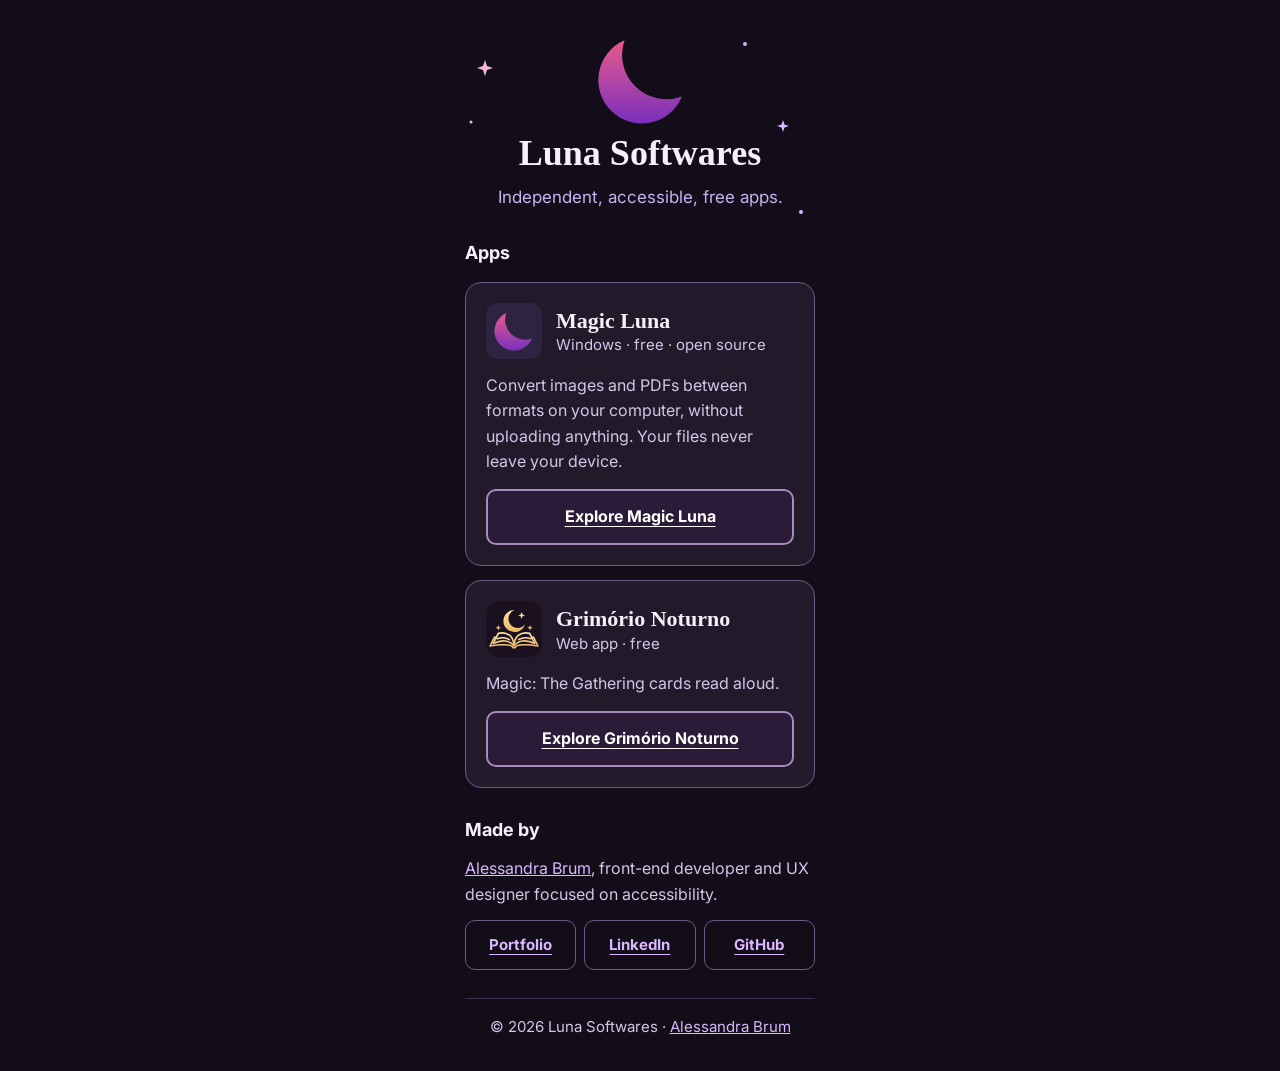
==== index.html @ de3d71dd "fix: new logo grimorio noturno" ====
<!doctype html>
<html lang="en">
<head>
  <meta charset="utf-8">
  <meta name="viewport" content="width=device-width, initial-scale=1">
  <title>Luna Softwares · links</title>
  <meta name="description" content="Independent, accessible, free apps.">
  <meta property="og:type" content="website">
  <meta property="og:locale" content="en_US">
  <meta property="og:title" content="Luna Softwares">
  <meta property="og:description" content="Independent, accessible, free apps.">
  <meta property="og:image" content="https://lunasoftwares.com/og-image.png">
  <meta property="og:image:type" content="image/png">
  <meta property="og:image:width" content="1200">
  <meta property="og:image:height" content="630">
  <meta property="og:image:alt" content="Pink and purple crescent moon above the name Luna Softwares">
  <meta name="twitter:card" content="summary_large_image">
  <link rel="icon" href="favicon.svg" type="image/svg+xml">
  <style>
    @import url("https://fonts.googleapis.com/css2?family=Inter:wght@400..700&display=swap");

    body {
      margin: 0;
      background: #120d18;
    }

    a {
      color: #d9b8ff;
    }

    a:hover {
      color: #f5f0fa;
    }

    :focus-visible {
      outline: 3px solid #ffd86b;
      outline-offset: 3px;
    }

    .linktree {
      width: 100%;
      max-width: 390px;
      margin-inline: auto;
      min-height: 980px;
      position: relative;
      box-sizing: border-box;
      padding: 40px 20px 32px;
      display: flex;
      flex-direction: column;
      gap: 28px;
      background: #120D18;
      color: #F5F0FA;
      font-family: 'Inter', 'Segoe UI', system-ui, sans-serif;
      font-size: 16px;
      line-height: 1.6;
      overflow: hidden;
    }

    .stars {
      position: absolute;
      top: 0;
      left: 0;
      pointer-events: none;
    }

    .profile {
      position: relative;
      display: flex;
      flex-direction: column;
      align-items: center;
      gap: 10px;
      text-align: center;
    }

    .title {
      margin: 0;
      font-family: 'Playfair Display', Georgia, 'Times New Roman', serif;
      font-weight: 700;
      font-size: 36px;
      line-height: 1.1;
    }

    .tagline {
      margin: 0;
      max-width: 30ch;
      color: #C9B3F0;
      font-size: 17px;
    }

    .apps {
      position: relative;
      display: flex;
      flex-direction: column;
      gap: 14px;
    }

    .section-title {
      margin: 0;
      font-size: 18px;
      font-weight: 700;
    }

    .app-card {
      padding: 20px;
      border-radius: 16px;
      background: #221A2B;
      border: 1px solid #6E5A86;
      display: flex;
      flex-direction: column;
      gap: 14px;
    }

    .app-heading {
      display: flex;
      align-items: center;
      gap: 14px;
    }

    .app-icon {
      width: 56px;
      height: 56px;
      flex: none;
    }

    .app-info {
      display: flex;
      flex-direction: column;
      line-height: 1.35;
    }

    .app-title {
      margin: 0;
      font-family: 'Playfair Display', Georgia, serif;
      font-weight: 700;
      font-size: 22px;
    }

    .app-meta {
      font-size: 15px;
      color: #D4C6E8;
    }

    .description {
      margin: 0;
      color: #D4C6E8;
    }

    .primary-link {
      min-height: 52px;
      display: flex;
      align-items: center;
      justify-content: center;
      gap: 8px;
      border-radius: 10px;
      background: #2b1a38;
      border: 2px solid #a68bbf;
      color: #FFFFFF;
      font-weight: 700;
      text-underline-offset: 4px;
    }

    .visually-hidden {
      position: absolute;
      width: 1px;
      height: 1px;
      overflow: hidden;
      clip: rect(0 0 0 0);
      white-space: nowrap;
    }

    .author {
      position: relative;
      display: flex;
      flex-direction: column;
      gap: 12px;
    }

    .social-links {
      list-style: none;
      margin: 0;
      padding: 0;
      display: grid;
      grid-template-columns: repeat(3, minmax(0, 1fr));
      gap: 8px;
    }

    .social-link {
      min-height: 48px;
      display: flex;
      align-items: center;
      justify-content: center;
      border-radius: 10px;
      border: 1px solid #6E5A86;
      font-weight: 700;
      font-size: 15px;
      text-underline-offset: 4px;
    }

    .primary-link,
    .social-link {
      box-shadow: 0 0 20px 2px rgb(232 90 140 / 0%);
    }

    @media (hover: hover) and (prefers-reduced-motion: no-preference) {
      .primary-link,
      .social-link {
        transition: background-color 180ms ease, border-color 180ms ease, box-shadow 180ms ease;
      }
    }

    @media (hover: hover) {
      .primary-link:hover,
      .social-link:hover {
        border-color: #e85a8c;
        box-shadow: 0 0 20px 2px rgb(232 90 140 / 32%);
      }

      .primary-link:hover {
        background-color: #35213f;
        color: #fff;
      }

      .social-link:hover {
        background-color: #332641;
        color: #f5f0fa;
      }
    }

    .footer {
      position: relative;
      margin-top: auto;
      padding-top: 16px;
      border-top: 1px solid #3A2D4A;
      font-size: 15px;
      color: #D4C6E8;
      text-align: center;
    }
  </style>
</head>
<body>
  <main class="linktree">
    <svg width="390" height="260" viewBox="0 0 390 260" fill="none" aria-hidden="true" class="stars">
      <path d="M40 60l2 6 6 2-6 2-2 6-2-6-6-2 6-2z" fill="#F5B8DA"></path>
      <path d="M338 120l1.5 4.5 4.5 1.5-4.5 1.5-1.5 4.5-1.5-4.5-4.5-1.5 4.5-1.5z" fill="#D9B8FF"></path>
      <circle cx="300" cy="44" r="2" fill="#C9B3F0"></circle>
      <circle cx="26" cy="122" r="1.5" fill="#F5B8DA"></circle>
      <circle cx="356" cy="212" r="2" fill="#D9B8FF"></circle>
    </svg>

    <header class="profile">
      <svg width="84" height="84" viewBox="9.5 11.4 43.2 43.2" aria-hidden="true">
        <defs><linearGradient id="lua-luna" x1="0" y1="0" x2="0" y2="1"><stop offset="0" stop-color="#E85A8C"></stop><stop offset="1" stop-color="#7A2FBE"></stop></linearGradient></defs>
        <path d="M23.13 11.51A22.33 22.33 0 1 0 52.66 40.47A22.9 22.9 0 0 1 23.13 11.51z" fill="url(#lua-luna)"></path>
      </svg>
      <h1 class="title">Luna Softwares</h1>
      <p class="tagline">Independent, accessible, free apps.</p>
    </header>

    <section aria-labelledby="t-apps" class="apps">
      <h2 id="t-apps" class="section-title">Apps</h2>

      <article class="app-card">
        <div class="app-heading">
          <img src="magic-luna.svg" alt="" class="app-icon">
          <div class="app-info">
            <h3 class="app-title">Magic Luna</h3>
            <span class="app-meta">Windows · free · open source</span>
          </div>
        </div>
        <p class="description">Convert images and PDFs between formats on your computer, without uploading anything. Your files never leave your device.</p>
        <a target="_blank" rel="noopener noreferrer" href="https://magicluna.alessandrabrum.com/" class="primary-link">Explore Magic Luna<span class="visually-hidden"> (opens in a new tab)</span></a>
      </article>

      <article class="app-card">
        <div class="app-heading">
          <img src="assets/grimorio-noturno.svg" alt="" class="app-icon">
          <div class="app-info">
            <h3 class="app-title" lang="pt-BR">Grimório Noturno</h3>
            <span class="app-meta">Web app · free</span>
          </div>
        </div>
        <p class="description">Magic: The Gathering cards read aloud.</p>
        <a target="_blank" rel="noopener noreferrer" href="https://grimorionoturno.lunasoftwares.com/" class="primary-link">Explore Grimório Noturno<span class="visually-hidden"> (opens in a new tab)</span></a>
      </article>
    </section>

    <section aria-labelledby="t-author" class="author">
      <h2 id="t-author" class="section-title">Made by</h2>
      <p class="description"><a target="_blank" rel="noopener noreferrer" href="https://links.alessandrabrum.com/">Alessandra Brum<span class="visually-hidden"> (opens in a new tab)</span></a>, front-end developer and UX designer focused on accessibility.</p>
      <ul class="social-links">
        <li><a target="_blank" rel="noopener noreferrer" href="https://alessandrabrum.com/" class="social-link">Portfolio<span class="visually-hidden"> (opens in a new tab)</span></a></li>
        <li><a target="_blank" rel="noopener noreferrer" href="https://linkedin.com/in/AlessandraBrum" class="social-link">LinkedIn<span class="visually-hidden"> (opens in a new tab)</span></a></li>
        <li><a target="_blank" rel="noopener noreferrer" href="https://github.com/AlessandraBrum" class="social-link">GitHub<span class="visually-hidden"> (opens in a new tab)</span></a></li>
      </ul>
    </section>

    <footer class="footer">© 2026 Luna Softwares · <a target="_blank" rel="noopener noreferrer" href="https://links.alessandrabrum.com/">Alessandra Brum<span class="visually-hidden"> (opens in a new tab)</span></a></footer>
  </main>
</body>
</html>
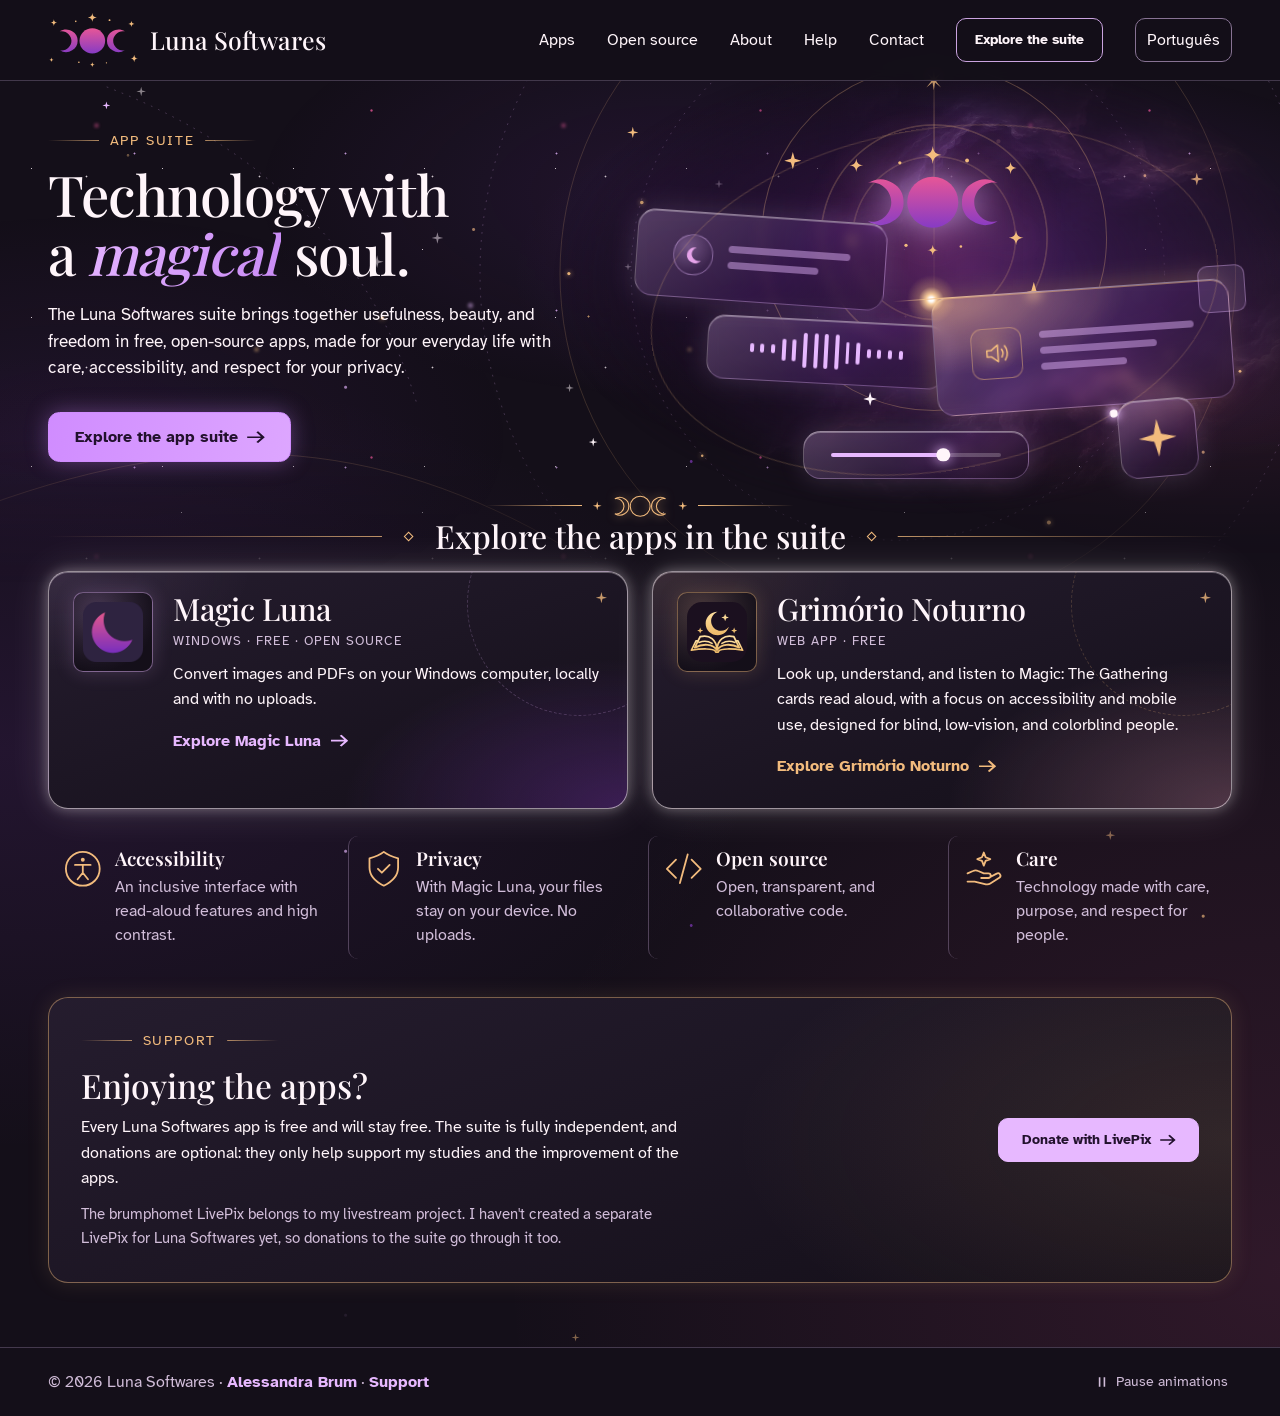
==== commit 7a9a7cae: "feat: redesign home with Witchy Tech hero, app cards, donation section and twinkling stars" ====
--- a/index.html
+++ b/index.html
@@ -3,298 +3,196 @@
 <head>
   <meta charset="utf-8">
   <meta name="viewport" content="width=device-width, initial-scale=1">
-  <title>Luna Softwares · links</title>
-  <meta name="description" content="Independent, accessible, free apps.">
+  <title>Luna Softwares</title>
+  <meta name="description" content="Free, open-source apps for converting files and exploring Magic cards.">
+  <link rel="canonical" href="https://www.lunasoftwares.com/">
   <meta property="og:type" content="website">
   <meta property="og:locale" content="en_US">
+  <meta property="og:url" content="https://www.lunasoftwares.com/">
   <meta property="og:title" content="Luna Softwares">
-  <meta property="og:description" content="Independent, accessible, free apps.">
-  <meta property="og:image" content="https://lunasoftwares.com/og-image.png">
+  <meta property="og:description" content="Free, accessible, open-source apps.">
+  <meta property="og:image" content="https://www.lunasoftwares.com/og-image.png?v=5">
   <meta property="og:image:type" content="image/png">
   <meta property="og:image:width" content="1200">
   <meta property="og:image:height" content="630">
-  <meta property="og:image:alt" content="Pink and purple crescent moon above the name Luna Softwares">
+  <meta property="og:image:alt" content="Pink and purple triple moon with gold stars above the Luna Softwares name.">
   <meta name="twitter:card" content="summary_large_image">
-  <link rel="icon" href="favicon.svg" type="image/svg+xml">
-  <style>
-    @import url("https://fonts.googleapis.com/css2?family=Inter:wght@400..700&display=swap");
-
-    body {
-      margin: 0;
-      background: #120d18;
-    }
-
-    a {
-      color: #d9b8ff;
-    }
-
-    a:hover {
-      color: #f5f0fa;
-    }
-
-    :focus-visible {
-      outline: 3px solid #ffd86b;
-      outline-offset: 3px;
-    }
-
-    .linktree {
-      width: 100%;
-      max-width: 390px;
-      margin-inline: auto;
-      min-height: 980px;
-      position: relative;
-      box-sizing: border-box;
-      padding: 40px 20px 32px;
-      display: flex;
-      flex-direction: column;
-      gap: 28px;
-      background: #120D18;
-      color: #F5F0FA;
-      font-family: 'Inter', 'Segoe UI', system-ui, sans-serif;
-      font-size: 16px;
-      line-height: 1.6;
-      overflow: hidden;
-    }
-
-    .stars {
-      position: absolute;
-      top: 0;
-      left: 0;
-      pointer-events: none;
-    }
-
-    .profile {
-      position: relative;
-      display: flex;
-      flex-direction: column;
-      align-items: center;
-      gap: 10px;
-      text-align: center;
-    }
-
-    .title {
-      margin: 0;
-      font-family: 'Playfair Display', Georgia, 'Times New Roman', serif;
-      font-weight: 700;
-      font-size: 36px;
-      line-height: 1.1;
-    }
-
-    .tagline {
-      margin: 0;
-      max-width: 30ch;
-      color: #C9B3F0;
-      font-size: 17px;
-    }
-
-    .apps {
-      position: relative;
-      display: flex;
-      flex-direction: column;
-      gap: 14px;
-    }
-
-    .section-title {
-      margin: 0;
-      font-size: 18px;
-      font-weight: 700;
-    }
-
-    .app-card {
-      padding: 20px;
-      border-radius: 16px;
-      background: #221A2B;
-      border: 1px solid #6E5A86;
-      display: flex;
-      flex-direction: column;
-      gap: 14px;
-    }
-
-    .app-heading {
-      display: flex;
-      align-items: center;
-      gap: 14px;
-    }
-
-    .app-icon {
-      width: 56px;
-      height: 56px;
-      flex: none;
-    }
-
-    .app-info {
-      display: flex;
-      flex-direction: column;
-      line-height: 1.35;
-    }
-
-    .app-title {
-      margin: 0;
-      font-family: 'Playfair Display', Georgia, serif;
-      font-weight: 700;
-      font-size: 22px;
-    }
-
-    .app-meta {
-      font-size: 15px;
-      color: #D4C6E8;
-    }
-
-    .description {
-      margin: 0;
-      color: #D4C6E8;
-    }
-
-    .primary-link {
-      min-height: 52px;
-      display: flex;
-      align-items: center;
-      justify-content: center;
-      gap: 8px;
-      border-radius: 10px;
-      background: #2b1a38;
-      border: 2px solid #a68bbf;
-      color: #FFFFFF;
-      font-weight: 700;
-      text-underline-offset: 4px;
-    }
-
-    .visually-hidden {
-      position: absolute;
-      width: 1px;
-      height: 1px;
-      overflow: hidden;
-      clip: rect(0 0 0 0);
-      white-space: nowrap;
-    }
-
-    .author {
-      position: relative;
-      display: flex;
-      flex-direction: column;
-      gap: 12px;
-    }
-
-    .social-links {
-      list-style: none;
-      margin: 0;
-      padding: 0;
-      display: grid;
-      grid-template-columns: repeat(3, minmax(0, 1fr));
-      gap: 8px;
-    }
-
-    .social-link {
-      min-height: 48px;
-      display: flex;
-      align-items: center;
-      justify-content: center;
-      border-radius: 10px;
-      border: 1px solid #6E5A86;
-      font-weight: 700;
-      font-size: 15px;
-      text-underline-offset: 4px;
-    }
-
-    .primary-link,
-    .social-link {
-      box-shadow: 0 0 20px 2px rgb(232 90 140 / 0%);
-    }
-
-    @media (hover: hover) and (prefers-reduced-motion: no-preference) {
-      .primary-link,
-      .social-link {
-        transition: background-color 180ms ease, border-color 180ms ease, box-shadow 180ms ease;
-      }
-    }
-
-    @media (hover: hover) {
-      .primary-link:hover,
-      .social-link:hover {
-        border-color: #e85a8c;
-        box-shadow: 0 0 20px 2px rgb(232 90 140 / 32%);
-      }
-
-      .primary-link:hover {
-        background-color: #35213f;
-        color: #fff;
-      }
-
-      .social-link:hover {
-        background-color: #332641;
-        color: #f5f0fa;
-      }
-    }
-
-    .footer {
-      position: relative;
-      margin-top: auto;
-      padding-top: 16px;
-      border-top: 1px solid #3A2D4A;
-      font-size: 15px;
-      color: #D4C6E8;
-      text-align: center;
-    }
-  </style>
+  <meta name="twitter:image" content="https://www.lunasoftwares.com/og-image.png?v=5">
+  <meta name="twitter:image:alt" content="Pink and purple triple moon with gold stars above the Luna Softwares name.">
+  <meta name="theme-color" content="#140F19">
+  <link rel="icon" href="favicon.svg?v=7" type="image/svg+xml">
+  <link rel="stylesheet" href="design-system.css">
+  <link rel="stylesheet" href="styles.css">
+  <script src="script.js" defer></script>
 </head>
 <body>
-  <main class="linktree">
-    <svg width="390" height="260" viewBox="0 0 390 260" fill="none" aria-hidden="true" class="stars">
-      <path d="M40 60l2 6 6 2-6 2-2 6-2-6-6-2 6-2z" fill="#F5B8DA"></path>
-      <path d="M338 120l1.5 4.5 4.5 1.5-4.5 1.5-1.5 4.5-1.5-4.5-4.5-1.5 4.5-1.5z" fill="#D9B8FF"></path>
-      <circle cx="300" cy="44" r="2" fill="#C9B3F0"></circle>
-      <circle cx="26" cy="122" r="1.5" fill="#F5B8DA"></circle>
-      <circle cx="356" cy="212" r="2" fill="#D9B8FF"></circle>
-    </svg>
+  <span id="nova-janela" data-pt="Abre em uma nova janela." hidden>Opens in a new window.</span>
+  <a class="skip-link" href="#conteudo"><span data-pt="Pular para o conteúdo">Skip to content</span></a>
 
-    <header class="profile">
-      <svg width="84" height="84" viewBox="9.5 11.4 43.2 43.2" aria-hidden="true">
-        <defs><linearGradient id="lua-luna" x1="0" y1="0" x2="0" y2="1"><stop offset="0" stop-color="#E85A8C"></stop><stop offset="1" stop-color="#7A2FBE"></stop></linearGradient></defs>
-        <path d="M23.13 11.51A22.33 22.33 0 1 0 52.66 40.47A22.9 22.9 0 0 1 23.13 11.51z" fill="url(#lua-luna)"></path>
-      </svg>
-      <h1 class="title">Luna Softwares</h1>
-      <p class="tagline">Independent, accessible, free apps.</p>
-    </header>
+  <header class="site-header" id="topo" tabindex="-1">
+    <div class="container header-inner">
+      <a target="_blank" rel="noopener noreferrer" aria-describedby="nova-janela" class="brand" href="https://www.lunasoftwares.com/">
+        <img src="assets/triluna.svg" width="104" height="68" alt="">
+        <span>Luna Softwares</span>
+      </a>
+      <button class="menu-toggle" type="button" aria-controls="menu-movel" aria-expanded="false" aria-haspopup="dialog" aria-label="Open menu" data-pt-label="Abrir menu">
+        <span class="menu-toggle__icon" aria-hidden="true"><span></span><span></span><span></span></span>
+      </button>
+      <nav id="nav-principal" class="nav-principal" aria-label="Main navigation" data-pt-label="Navegação principal">
+        <a href="#aplicativos"><span data-pt="Aplicativos">Apps</span></a>
+        <a target="_blank" rel="noopener noreferrer" aria-describedby="nova-janela" href="https://github.com/AlessandraBrum/magic-luna-image-converter">Open source</a>
+        <a href="sobre/"><span data-pt="Sobre">About</span></a>
+        <a href="ajuda/"><span data-pt="Ajuda">Help</span></a>
+        <a href="contato/"><span data-pt="Contato">Contact</span></a>
+        <a class="button button-outline" href="#aplicativos"><span data-pt="Conhecer a suíte">Explore the suite</span></a>
+        <button class="language-toggle" type="button" lang="pt-BR" hidden>Português</button>
+      </nav>
+    </div>
+  </header>
 
-    <section aria-labelledby="t-apps" class="apps">
-      <h2 id="t-apps" class="section-title">Apps</h2>
+  <dialog class="menu-drawer" id="menu-movel" aria-labelledby="menu-movel-titulo">
+    <div class="menu-drawer__header">
+      <h2 id="menu-movel-titulo">Menu</h2>
+      <button class="menu-drawer__close" type="button" aria-label="Close menu" data-pt-label="Fechar menu" autofocus>
+        <svg viewBox="0 0 24 24" aria-hidden="true"><path d="m6 6 12 12M18 6 6 18"/></svg>
+      </button>
+    </div>
+  </dialog>
 
-      <article class="app-card">
-        <div class="app-heading">
-          <img src="magic-luna.svg" alt="" class="app-icon">
-          <div class="app-info">
-            <h3 class="app-title">Magic Luna</h3>
-            <span class="app-meta">Windows · free · open source</span>
+  <main id="conteudo" tabindex="-1">
+    <section class="hero" aria-labelledby="titulo">
+      <div class="hero-sky" aria-hidden="true">
+        <svg class="hero-arcs" viewBox="0 0 1440 640" preserveAspectRatio="xMidYMid slice">
+          <circle class="arc arc--dash" cx="1010" cy="250" r="300"/>
+          <circle class="arc" cx="1010" cy="250" r="380"/>
+          <circle class="arc arc--dash" cx="1010" cy="250" r="470"/>
+          <path class="arc" d="M-40 520C220 420 420 430 640 560"/>
+          <path class="arc arc--dash" d="M120 40C300 110 420 230 470 400"/>
+          <g class="arc-dots">
+            <circle cx="722" cy="170" r="2"/><circle cx="1288" cy="140" r="1.6"/><circle cx="1180" cy="530" r="2.2"/>
+            <circle cx="790" cy="455" r="1.4"/><circle cx="640" cy="250" r="1.8"/><circle cx="1395" cy="360" r="1.6"/>
+            <circle cx="284" cy="456" r="1.5"/><circle cx="430" cy="300" r="1.7"/><circle cx="1110" cy="-40" r="1.6"/>
+          </g>
+        </svg>
+        <span class="shooting-star"></span>
+        <span class="shooting-star shooting-star--2"></span>
+        <span class="sky-spark sky-spark--1"></span>
+        <span class="sky-spark sky-spark--2"></span>
+        <span class="sky-spark sky-spark--3"></span>
+        <span class="sky-spark sky-spark--4"></span>
+      </div>
+      <div class="container hero-layout">
+        <div class="hero-copy">
+          <p class="eyebrow"><span data-pt="Suíte de aplicativos">App suite</span></p>
+          <h1 id="titulo">
+            <span class="hero-title-en">Technology with a <em>magical</em> soul.</span>
+            <span class="hero-title-pt">Tecnologia com alma <em>mágica.</em></span>
+          </h1>
+          <p class="hero-summary" data-pt="A suíte Luna Softwares une utilidade, beleza e liberdade em aplicativos gratuitos e open source, criados para o seu dia a dia com cuidado, acessibilidade e respeito à sua privacidade.">The Luna Softwares suite brings together usefulness, beauty, and freedom in free, open-source apps, made for your everyday life with care, accessibility, and respect for your privacy.</p>
+          <div class="actions">
+            <a class="button button-primary button-arrow" href="#aplicativos"><span data-pt="Conheça a suíte de aplicativos">Explore the app suite</span></a>
           </div>
         </div>
-        <p class="description">Convert images and PDFs between formats on your computer, without uploading anything. Your files never leave your device.</p>
-        <a target="_blank" rel="noopener noreferrer" href="https://magicluna.alessandrabrum.com/" class="primary-link">Explore Magic Luna<span class="visually-hidden"> (opens in a new tab)</span></a>
-      </article>
 
-      <article class="app-card">
-        <div class="app-heading">
-          <img src="assets/grimorio-noturno.svg" alt="" class="app-icon">
-          <div class="app-info">
-            <h3 class="app-title" lang="pt-BR">Grimório Noturno</h3>
-            <span class="app-meta">Web app · free</span>
+        <div class="hero-art" aria-hidden="true">
+          <div class="hero-astrolabe">
+            <span class="hero-astrolabe__spark"></span>
+            <span class="hero-satellite hero-satellite--1"></span>
+            <span class="hero-satellite hero-satellite--2"></span>
+            <span class="hero-satellite hero-satellite--3"></span>
+            <img src="assets/triluna.svg" width="104" height="68" alt="">
           </div>
+          <div class="hero-tile hero-tile--magic">
+            <span class="hero-tile__icon hero-tile__icon--moon"><svg viewBox="0 0 48 48"><path d="M30 8a16 16 0 1 0 10 26A13 13 0 0 1 30 8Z"/></svg></span>
+            <div class="hero-tile__lines"><span></span><span></span></div>
+          </div>
+          <div class="hero-tile hero-tile--grimorio">
+            <span class="hero-tile__icon hero-tile__icon--voice"><svg viewBox="0 0 48 48"><path d="M9 19h7l10-8v26l-10-8H9Z"/><path d="M32 18c2.5 3.5 2.5 8.5 0 12M37 13c5 6.5 5 15.5 0 22"/></svg></span>
+            <div class="hero-tile__lines"><span></span><span></span><span></span></div>
+            <span class="hero-tile__corner"></span>
+          </div>
+          <div class="hero-player">
+            <div class="hero-player__wave"><span></span><span></span><span></span><span></span><span></span><span></span><span></span><span></span><span></span><span></span><span></span><span></span><span></span><span></span><span></span></div>
+          </div>
+          <div class="hero-slider"><span></span></div>
+          <div class="hero-spark-card"><span></span></div>
+          <div class="hero-orbit"><span class="hero-orbit__satellite"></span></div>
         </div>
-        <p class="description">Magic: The Gathering cards read aloud.</p>
-        <a target="_blank" rel="noopener noreferrer" href="https://grimorionoturno.lunasoftwares.com/" class="primary-link">Explore Grimório Noturno<span class="visually-hidden"> (opens in a new tab)</span></a>
-      </article>
+      </div>
     </section>
 
-    <section aria-labelledby="t-author" class="author">
-      <h2 id="t-author" class="section-title">Made by</h2>
-      <p class="description"><a target="_blank" rel="noopener noreferrer" href="https://links.alessandrabrum.com/">Alessandra Brum<span class="visually-hidden"> (opens in a new tab)</span></a>, front-end developer and UX designer focused on accessibility.</p>
-      <ul class="social-links">
-        <li><a target="_blank" rel="noopener noreferrer" href="https://alessandrabrum.com/" class="social-link">Portfolio<span class="visually-hidden"> (opens in a new tab)</span></a></li>
-        <li><a target="_blank" rel="noopener noreferrer" href="https://linkedin.com/in/AlessandraBrum" class="social-link">LinkedIn<span class="visually-hidden"> (opens in a new tab)</span></a></li>
-        <li><a target="_blank" rel="noopener noreferrer" href="https://github.com/AlessandraBrum" class="social-link">GitHub<span class="visually-hidden"> (opens in a new tab)</span></a></li>
-      </ul>
+    <section class="container catalog" id="aplicativos" aria-labelledby="titulo-apps" tabindex="-1">
+      <div class="catalog-ornament" aria-hidden="true"><span class="sparkle"></span><svg class="ornament-moons" viewBox="54 60 203 84"><g><path d="M61 74C74 66 86 67 97 74C108 80 113 90 113 102C113 114 108 124 97 130C86 137 74 138 61 130C79 134 95 119 95 102C95 85 79 70 61 74Z"/><circle cx="155.5" cy="102" r="37.25"/><path d="M61 74C74 66 86 67 97 74C108 80 113 90 113 102C113 114 108 124 97 130C86 137 74 138 61 130C79 134 95 119 95 102C95 85 79 70 61 74Z" transform="translate(311 0) scale(-1 1)"/></g></svg><span class="sparkle"></span></div>
+      <h2 class="section-heading" id="titulo-apps"><span data-pt="Conheça os aplicativos da suíte">Explore the apps in the suite</span></h2>
+      <div class="app-grid">
+        <article class="app-card magic-card">
+          <div class="app-icon"><img src="assets/magic-luna.ico" alt="" width="64" height="64"></div>
+          <div>
+            <h3>Magic Luna</h3>
+            <p class="app-meta"><span data-pt="Windows · gratuito · open source">Windows · free · open source</span></p>
+            <p class="app-description"><span data-pt="Converta imagens e PDFs no seu computador com Windows, de forma local e sem upload.">Convert images and PDFs on your Windows computer, locally and with no uploads.</span></p>
+            <a target="_blank" rel="noopener noreferrer" aria-describedby="nova-janela" class="app-link link-arrow" href="https://magicluna.alessandrabrum.com/" data-pt-href="https://magicluna.alessandrabrum.com/pt/"><span data-pt="Explorar Magic Luna">Explore Magic Luna</span></a>
+          </div>
+        </article>
+        <article class="app-card grimoire-card">
+          <div class="app-icon"><img src="assets/grimorio-noturno.svg" alt="" width="70" height="70"></div>
+          <div>
+            <h3>Grimório Noturno</h3>
+            <p class="app-meta"><span data-pt="Web app · gratuito">Web app · free</span></p>
+            <p class="app-description"><span data-pt="Consulte, entenda e ouça em voz alta cartas de Magic: The Gathering, com foco em acessibilidade e uso no celular, pensado para pessoas cegas, com baixa visão e daltonismo.">Look up, understand, and listen to Magic: The Gathering cards read aloud, with a focus on accessibility and mobile use, designed for blind, low-vision, and colorblind people.</span></p>
+            <a target="_blank" rel="noopener noreferrer" aria-describedby="nova-janela" class="app-link link-arrow" href="https://grimorionoturno.lunasoftwares.com/"><span data-pt="Explorar Grimório Noturno">Explore Grimório Noturno</span></a>
+          </div>
+        </article>
+      </div>
     </section>
 
-    <footer class="footer">© 2026 Luna Softwares · <a target="_blank" rel="noopener noreferrer" href="https://links.alessandrabrum.com/">Alessandra Brum<span class="visually-hidden"> (opens in a new tab)</span></a></footer>
+    <ul class="container principles" aria-label="Suite principles" data-pt-label="Princípios da suíte">
+      <li>
+        <svg viewBox="0 0 32 32" aria-hidden="true"><circle cx="16" cy="16" r="13"/><circle cx="16" cy="9" r="1.5" fill="currentColor" stroke="none"/><path d="M10 13h12m-6 0v6m0 0-4 5m4-5 4 5"/></svg>
+        <div><h3><span data-pt="Acessibilidade">Accessibility</span></h3><p><span data-pt="Interface inclusiva, com leitura em voz alta e alto contraste.">An inclusive interface with read-aloud features and high contrast.</span></p></div>
+      </li>
+      <li>
+        <svg viewBox="0 0 32 32" aria-hidden="true"><path d="M16 3c3.8 3 7.3 4 11 5v7c0 6-3.8 10.5-11 14C8.8 25.5 5 21 5 15V8c3.7-1 7.2-2 11-5Z"/><path d="m11.5 16 3 3 6-6"/></svg>
+        <div><h3><span data-pt="Privacidade">Privacy</span></h3><p><span data-pt="Na Magic Luna, seus arquivos ficam no seu dispositivo, sem upload.">With Magic Luna, your files stay on your device. No uploads.</span></p></div>
+      </li>
+      <li>
+        <svg viewBox="0 0 32 32" aria-hidden="true"><path d="m10 9-7 7 7 7m12-14 7 7-7 7M19 5l-6 22"/></svg>
+        <div><h3>Open source</h3><p><span data-pt="Código aberto, transparente e colaborativo.">Open, transparent, and collaborative code.</span></p></div>
+      </li>
+      <li>
+        <svg viewBox="0 0 32 32" aria-hidden="true"><path d="M16 3.5l1.4 3.6 3.6 1.4-3.6 1.4L16 13.5l-1.4-3.6-3.6-1.4 3.6-1.4Z"/><path d="M3.5 19.5l4.2-1.8c1.3-.6 2.7-.6 4 0l4.3 1.8h3.5a1.8 1.8 0 0 1 0 3.6H14m5.5 0 6.4-3.4a1.9 1.9 0 0 1 2.3 3L21 27.3c-1 .7-2.2.9-3.4.6L9 25.8H3.5"/></svg>
+        <div><h3><span data-pt="Cuidado">Care</span></h3><p><span data-pt="Tecnologia feita com atenção, propósito e respeito às pessoas.">Technology made with care, purpose, and respect for people.</span></p></div>
+      </li>
+    </ul>
+
+    <section class="container apoio" id="apoie" aria-labelledby="titulo-apoio" tabindex="-1">
+      <div class="apoio-card">
+        <div class="apoio-texto">
+          <p class="eyebrow"><span data-pt="Apoie">Support</span></p>
+          <h2 id="titulo-apoio"><span data-pt="Gostou dos aplicativos?">Enjoying the apps?</span></h2>
+          <p><span data-pt="Todos os aplicativos da Luna Softwares são e continuarão gratuitos. A suíte é totalmente independente, e as doações são opcionais: servem apenas para incentivar meus estudos e a melhoria dos aplicativos.">Every Luna Softwares app is free and will stay free. The suite is fully independent, and donations are optional: they only help support my studies and the improvement of the apps.</span></p>
+          <p class="apoio-nota"><span data-pt="O LivePix brumphomet é do meu projeto de lives. Ainda não criei um LivePix próprio da Luna Softwares, então as doações para a suíte também passam por ele.">The brumphomet LivePix belongs to my livestream project. I haven't created a separate LivePix for Luna Softwares yet, so donations to the suite go through it too.</span></p>
+        </div>
+        <a class="button button-primary button-arrow" target="_blank" rel="noopener noreferrer" aria-describedby="nova-janela" href="https://livepix.gg/brumphomet"><span data-pt="Fazer uma doação pelo LivePix">Donate with LivePix</span></a>
+      </div>
+    </section>
+
   </main>
+
+  <footer class="site-footer">
+    <div class="container footer-inner">
+      <p>© 2026 Luna Softwares · <a target="_blank" rel="noopener noreferrer" aria-describedby="nova-janela" href="https://links.alessandrabrum.com/">Alessandra Brum</a> · <a class="footer-apoio" href="#apoie"><span data-pt="Apoie">Support</span></a></p>
+      <div class="motion-controls">
+        <button class="motion-toggle" type="button" aria-pressed="false" hidden>
+          <svg viewBox="0 0 20 20" aria-hidden="true"><path d="M7 4v12m6-12v12"/></svg>
+          <span data-pt="Pausar animações">Pause animations</span>
+        </button>
+        <p class="motion-system" hidden><span data-pt="Movimento reduzido pelo sistema">Reduced motion follows your system settings</span></p>
+      </div>
+    </div>
+  </footer>
+  <button class="back-to-top" type="button" aria-label="Back to top" data-pt-label="Voltar ao topo">
+    <svg viewBox="0 0 24 24" aria-hidden="true"><path d="M12 20V5m-6 6 6-6 6 6"/></svg>
+  </button>
 </body>
 </html>
--- a/design-system.css
+++ b/design-system.css
@@ -0,0 +1,170 @@
+@font-face {
+  font-family: "Playfair Display";
+  src: url("assets/fonts/playfair-display-latin-wght.woff2") format("woff2");
+  font-weight: 400 900;
+  font-display: swap;
+}
+@font-face {
+  font-family: "Atkinson Hyperlegible";
+  src: url("assets/fonts/atkinson-hyperlegible-latin-400-normal.woff2") format("woff2");
+  font-weight: 400;
+  font-display: swap;
+}
+@font-face {
+  font-family: "Atkinson Hyperlegible";
+  src: url("assets/fonts/atkinson-hyperlegible-latin-700-normal.woff2") format("woff2");
+  font-weight: 700;
+  font-display: swap;
+}
+
+:root {
+  --luna-bg: #140F19;
+  --luna-surface: #211929;
+  --luna-raised: #2C2237;
+  --luna-text: #FFF5FA;
+  --luna-muted: #D1BDD9;
+  --luna-border: #877293;
+  --luna-pink: #E75697;
+  --luna-violet: #873BC4;
+  --luna-gold: #F2BB7D;
+  --luna-action: #E7B8FF;
+  --luna-ink: #22112D;
+  --luna-success: #A8E5BF;
+  --luna-error: #FFADBF;
+  --luna-info: #BBCEFF;
+  --luna-warning: #F2BB7D;
+  --luna-display: "Playfair Display", Georgia, serif;
+  --luna-body: "Atkinson Hyperlegible", system-ui, sans-serif;
+  --luna-gradient: linear-gradient(180deg, var(--luna-pink), var(--luna-violet));
+  --luna-radius-control: 10px;
+  --luna-radius-card: 20px;
+  --luna-space-1: 4px;
+  --luna-space-2: 8px;
+  --luna-space-3: 12px;
+  --luna-space-4: 16px;
+  --luna-space-5: 24px;
+  --luna-space-6: 32px;
+  --luna-space-7: 48px;
+  color-scheme: dark;
+  --color-page: var(--luna-bg);
+  --color-section: var(--luna-surface);
+  --color-panel: var(--luna-surface);
+  --color-text: var(--luna-text);
+  --color-muted: var(--luna-muted);
+  --color-lavender: var(--luna-action);
+  --color-pink: var(--luna-action);
+  --color-link: var(--luna-action);
+  --color-border: var(--luna-border);
+  --color-border-strong: var(--luna-border);
+  --color-button: var(--luna-raised);
+  --color-button-hover: var(--luna-surface);
+  --color-button-border: var(--luna-border);
+  --color-focus: var(--luna-gold);
+  --color-moon-pink: var(--luna-pink);
+  --color-moon-purple: var(--luna-violet);
+  --color-gold: var(--luna-gold);
+  --font-display: var(--luna-display);
+  --font-body: var(--luna-body);
+  --radius-control: var(--luna-radius-control);
+  --radius-panel: var(--luna-radius-card);
+  --color-link-hover: color-mix(in srgb, var(--luna-pink) 65%, var(--luna-text));
+  --page-width: 72rem;
+  --page-gutter: clamp(1.25rem, 4vw, 3rem);
+  --space-section: clamp(3rem, 7vw, 6rem);
+  --motion-ui: 180ms ease;
+  --glow-button: 0 0 20px 2px color-mix(in srgb, var(--luna-pink) 32%, transparent);
+}
+
+*, *::before, *::after { box-sizing: border-box; }
+[hidden] { display: none !important; }
+body {
+  margin: 0;
+  background: var(--color-page);
+  color: var(--color-text);
+  font: 1rem/1.5 var(--font-body);
+}
+h1, h2, h3 {
+  margin: 0;
+  font-family: var(--font-display);
+  line-height: 1.1;
+}
+h2 { font-size: 2rem; line-height: 1.1875; }
+h3 { font-size: clamp(1.5rem, 3vw, 2rem); }
+p, figure { margin: 0; }
+img { display: block; max-width: 100%; }
+a { color: var(--color-link); text-underline-offset: .22em; }
+:focus-visible { outline: 3px solid var(--color-focus); outline-offset: 4px; }
+
+.container {
+  width: min(var(--page-width), 100% - var(--page-gutter) * 2);
+  margin-inline: auto;
+}
+
+.panel {
+  border: 1px solid var(--color-border-strong);
+  border-radius: var(--radius-panel);
+  background: var(--color-panel);
+}
+
+.button {
+  display: inline-flex;
+  align-items: center;
+  justify-content: center;
+  min-height: 2.75rem;
+  padding: .55rem 1.1rem;
+  border: 1px solid var(--color-button-border);
+  border-radius: var(--radius-control);
+  background: var(--color-button);
+  color: var(--color-text);
+  font: 600 .875rem/1.25rem var(--font-body);
+  text-align: center;
+  text-decoration: none;
+  cursor: pointer;
+}
+
+.button-primary {
+  min-height: 3.125rem;
+  padding-inline: 1.4rem;
+  background: var(--luna-action);
+  border-color: var(--luna-action);
+  color: var(--luna-ink);
+}
+
+@media (hover: hover) {
+  .button:hover {
+    background: var(--color-button-hover);
+    border-color: var(--color-moon-pink);
+    box-shadow: var(--glow-button);
+  }
+
+  .button-primary:hover {
+    background: color-mix(in srgb, var(--luna-action) 85%, var(--luna-text));
+    border-color: var(--luna-action);
+  }
+}
+
+@media (prefers-reduced-motion: no-preference) {
+  html:not([data-motion="reduced"]) { scroll-behavior: smooth; }
+
+  html:not([data-motion="reduced"]) .button {
+    transition: background-color var(--motion-ui), border-color var(--motion-ui), box-shadow var(--motion-ui);
+  }
+}
+
+html[data-motion="reduced"],
+html[data-motion="reduced"] *,
+html[data-motion="reduced"] *::before,
+html[data-motion="reduced"] *::after,
+html[data-motion="reduced"] *::backdrop {
+  animation: none !important;
+  transition: none !important;
+  scroll-behavior: auto !important;
+}
+
+@media (prefers-reduced-motion: reduce) {
+  html, *, *::before, *::after, *::backdrop {
+    animation: none !important;
+    transition: none !important;
+    scroll-behavior: auto !important;
+  }
+}
--- a/styles.css
+++ b/styles.css
@@ -0,0 +1,1180 @@
+:root { --page-width: 76rem; }
+
+.skip-link {
+  position: fixed;
+  z-index: 5;
+  inset: .75rem auto auto .75rem;
+  padding: .6rem 1rem;
+  background: var(--color-page);
+}
+.skip-link:not(:focus) { transform: translateY(-200%); }
+.header-inner { flex-wrap: wrap; }
+.site-header { background: var(--luna-bg); border-bottom: 1px solid color-mix(in srgb, var(--luna-border) 42%, transparent); }
+.header-inner, .footer-inner {
+  min-height: 4.25rem;
+  display: flex;
+  align-items: center;
+  justify-content: space-between;
+  gap: var(--luna-space-3) var(--luna-space-6);
+  padding-block: .25rem;
+}
+.brand, .nav-principal {
+  display: flex;
+  align-items: center;
+  gap: clamp(.8rem, 2.5vw, 2.25rem);
+}
+.brand {
+  min-height: 2.75rem;
+  gap: var(--luna-space-3);
+  font: 600 clamp(1.05rem, 2vw, 1.55rem)/1.15 var(--font-display);
+}
+.brand img { width: clamp(4rem, 7vw, 5.9rem); height: auto; }
+.brand, .nav-principal a { color: var(--color-text); text-decoration: none; }
+.nav-principal > a:not(.button) { display: flex; align-items: center; min-height: 2.75rem; }
+.nav-principal { width: 100%; flex-wrap: wrap; }
+.js .header-inner > .nav-principal { display: none; }
+.js .menu-toggle { display: inline-flex; }
+a { text-decoration: none; }
+.resources p a, .footer-inner p a { font-weight: 700; }
+@media (hover: hover) {
+  a:not(.button-primary):hover { color: var(--color-link-hover); }
+  a:not(.button):hover { text-decoration: underline; }
+}
+a:not(.button-primary):focus-visible { color: var(--color-link-hover); }
+a:not(.button):focus-visible { text-decoration: underline; }
+.menu-toggle {
+  display: none;
+  flex: none;
+  align-items: center;
+  justify-content: center;
+  width: 2.75rem;
+  height: 2.75rem;
+  padding: 0;
+  border: 1px solid var(--color-button-border);
+  border-radius: var(--radius-control);
+  background: var(--color-button);
+  color: var(--color-text);
+}
+.menu-toggle__icon { display: grid; gap: .3rem; width: 1.25rem; }
+.menu-toggle__icon span { height: 2px; background: currentColor; }
+
+
+.menu-drawer {
+  position: fixed;
+  inset: 0 0 0 auto;
+  margin: 0;
+  width: min(23rem, calc(100% - 2rem));
+  max-width: none;
+  height: 100%;
+  max-height: none;
+  overflow-y: auto;
+  overscroll-behavior: contain;
+  padding: 1.25rem;
+  border: 0;
+  border-inline-start: 1px solid var(--color-border-strong);
+  background: var(--color-page);
+  color: var(--color-text);
+}
+.menu-drawer::backdrop { background: rgb(0 0 0 / 65%); }
+html:has(.menu-drawer[open]) { overflow: hidden; }
+.menu-drawer__header {
+  display: flex;
+  justify-content: space-between;
+  align-items: center;
+  padding-bottom: .8rem;
+  border-bottom: 1px solid var(--color-border);
+}
+.menu-drawer__header h2 { font-size: 1.5rem; }
+.menu-drawer__close {
+  display: grid;
+  place-items: center;
+  width: 2.75rem;
+  height: 2.75rem;
+  border: 1px solid var(--color-button-border);
+  border-radius: var(--radius-control);
+  background: var(--color-button);
+  color: var(--color-text);
+  cursor: pointer;
+}
+.menu-drawer__close svg { width: 1.15rem; fill: none; stroke: currentColor; stroke-width: 2; }
+.menu-drawer .nav-principal { display: grid; gap: .45rem; padding-top: .8rem; }
+.menu-drawer .button { justify-self: start; margin-top: .35rem; }
+
+@media (prefers-reduced-motion: no-preference) {
+  html:not([data-motion="reduced"]) .menu-drawer[open] {
+    animation: drawer-enter 160ms ease-out;
+  }
+}
+@keyframes drawer-enter {
+  from { transform: translateX(100%); }
+}
+
+
+main {
+  position: relative;
+  isolation: isolate;
+  background:
+    radial-gradient(ellipse at 0 53%, color-mix(in srgb, var(--luna-violet) 13%, transparent), transparent 42%),
+    radial-gradient(ellipse at 100% 94%, color-mix(in srgb, var(--luna-pink) 13%, transparent), transparent 43%);
+}
+main::before {
+  content: "";
+  position: absolute;
+  z-index: -1;
+  inset: 0;
+  pointer-events: none;
+  opacity: .65;
+  background:
+    radial-gradient(circle at 10% 16%, var(--luna-gold) 1px, transparent 1.7px),
+    radial-gradient(circle at 27% 66%, var(--luna-action) 1px, transparent 2px),
+    radial-gradient(circle at 37% 32%, var(--luna-gold) 1px, transparent 2px),
+    radial-gradient(circle at 54% 82%, var(--luna-violet) 1px, transparent 1.8px),
+    radial-gradient(circle at 78% 13%, var(--luna-gold) 1.5px, transparent 2.6px),
+    radial-gradient(circle at 89% 46%, var(--luna-action) 1px, transparent 2px),
+    radial-gradient(circle at 94% 80%, var(--luna-gold) 1px, transparent 2px);
+  background-size: 100% 29rem;
+  mask-image: linear-gradient(transparent, #000 10%, #000 80%, transparent);
+}
+.hero {
+  position: relative;
+  isolation: isolate;
+}
+.hero-layout {
+  display: grid;
+  align-items: center;
+  gap: var(--luna-space-5);
+  padding-block: var(--luna-space-6) var(--luna-space-4);
+}
+.hero-copy {
+  min-width: 0;
+  display: flex;
+  flex-direction: column;
+  align-items: flex-start;
+}
+.hero-art {
+  position: relative;
+  isolation: isolate;
+  min-width: 0;
+  width: min(100%, 40rem);
+  margin-inline: auto;
+  aspect-ratio: 1.6;
+  pointer-events: none;
+}
+.hero-art::before {
+  content: "";
+  position: absolute;
+  z-index: -1;
+  inset: -12% -14% -10%;
+  background:
+    radial-gradient(ellipse at 55% 45%, color-mix(in srgb, var(--luna-violet) 40%, transparent), transparent 62%),
+    url("assets/witchy-atmosphere.webp") center / cover no-repeat;
+  opacity: .55;
+  mask-image: radial-gradient(ellipse at 52% 48%, #000 30%, transparent 70%);
+}
+.hero-astrolabe {
+  position: absolute;
+  z-index: 0;
+  top: -6%;
+  left: 50%;
+  width: 62%;
+  aspect-ratio: 1;
+  translate: -50% 0;
+  border: 1px solid color-mix(in srgb, var(--luna-gold) 30%, transparent);
+  border-radius: 50%;
+  background:
+    radial-gradient(circle, transparent 0 46%, color-mix(in srgb, var(--luna-gold) 22%, transparent) 46.3% 46.6%, transparent 47%),
+    radial-gradient(circle, transparent 0 33%, color-mix(in srgb, var(--luna-gold) 18%, transparent) 33.3% 33.6%, transparent 34%),
+    radial-gradient(circle, color-mix(in srgb, var(--luna-pink) 20%, transparent), transparent 55%);
+}
+.hero-astrolabe::before {
+  content: "";
+  position: absolute;
+  left: 50%;
+  top: -8%;
+  bottom: 20%;
+  width: 1px;
+  background: linear-gradient(transparent, color-mix(in srgb, var(--luna-gold) 55%, transparent) 20%, transparent);
+}
+.hero-astrolabe img {
+  position: absolute;
+  left: 50%;
+  top: 22%;
+  width: 52%;
+  height: auto;
+  translate: -50% 0;
+  filter: drop-shadow(0 0 1rem color-mix(in srgb, var(--luna-action) 70%, transparent));
+}
+.hero-astrolabe__spark {
+  position: absolute;
+  top: 2%;
+  left: 50%;
+  width: 9%;
+  aspect-ratio: 1;
+  translate: -50% 0;
+  background: var(--luna-gold);
+  filter: drop-shadow(0 0 .4rem var(--luna-gold));
+  clip-path: polygon(50% 0%, 56% 39%, 86% 14%, 62% 44%, 100% 50%, 61% 56%, 85% 86%, 56% 62%, 50% 100%, 44% 62%, 14% 86%, 38% 56%, 0% 50%, 38% 44%, 14% 14%, 44% 39%);
+}
+.hero-tile, .hero-player, .hero-slider, .hero-spark-card {
+  position: absolute;
+  z-index: 2;
+  border: 1px solid color-mix(in srgb, var(--luna-action) 38%, transparent);
+  border-radius: clamp(.7rem, 1.6vw, 1.1rem);
+  background: linear-gradient(140deg, color-mix(in srgb, var(--luna-action) 26%, transparent), color-mix(in srgb, var(--luna-violet) 14%, transparent) 60%, color-mix(in srgb, var(--luna-ink) 40%, transparent));
+  backdrop-filter: blur(6px);
+  box-shadow:
+    inset 0 1px color-mix(in srgb, var(--luna-text) 30%, transparent),
+    0 0 1.6rem color-mix(in srgb, var(--luna-action) 16%, transparent);
+}
+.hero-tile {
+  display: grid;
+  grid-template-columns: minmax(0, .5fr) minmax(0, 1.5fr);
+  align-items: center;
+  gap: 8%;
+  padding-inline: 6%;
+}
+.hero-tile--magic { top: 14%; left: 0; width: 42%; height: 22%; rotate: 4deg; }
+.hero-tile--grimorio {
+  top: 42%;
+  right: 0;
+  width: 50%;
+  height: 30%;
+  rotate: -4deg;
+  border-color: color-mix(in srgb, var(--luna-gold) 45%, transparent);
+  background:
+    radial-gradient(ellipse at 6% 6%, color-mix(in srgb, var(--luna-gold) 42%, transparent), transparent 45%),
+    linear-gradient(140deg, color-mix(in srgb, var(--luna-action) 24%, transparent), color-mix(in srgb, var(--luna-violet) 14%, transparent) 60%, color-mix(in srgb, var(--luna-ink) 40%, transparent));
+  box-shadow:
+    inset 0 1px color-mix(in srgb, var(--luna-gold) 50%, transparent),
+    -.3rem -.3rem 1.4rem color-mix(in srgb, var(--luna-gold) 22%, transparent);
+}
+.hero-tile__lines { display: grid; gap: clamp(4px, .7vw, 10px); width: 100%; }
+.hero-tile__lines span {
+  display: block;
+  width: 100%;
+  height: clamp(4px, .55vw, 8px);
+  border-radius: 999px;
+  background: color-mix(in srgb, var(--luna-action) 45%, transparent);
+}
+.hero-tile__lines span:nth-child(2) { width: 75%; }
+.hero-tile__lines span:nth-child(3) { width: 55%; }
+.hero-tile__corner {
+  position: absolute;
+  top: -12%;
+  right: -6%;
+  width: 16%;
+  height: 40%;
+  border: 1px solid color-mix(in srgb, var(--luna-action) 38%, transparent);
+  border-radius: .6rem;
+  background: color-mix(in srgb, var(--luna-action) 12%, transparent);
+}
+.hero-player {
+  display: grid;
+  z-index: 1;
+  top: 44%;
+  left: 12%;
+  width: 40%;
+  height: 16%;
+  padding: 1% 7%;
+  rotate: 3deg;
+}
+.hero-player__wave { display: flex; align-items: center; justify-content: space-between; }
+.hero-player__wave span { width: 2.6%; height: 18%; border-radius: 20px; background: var(--luna-action); }
+.hero-player__wave span:nth-child(n+4):nth-child(-n+11) { height: 44%; }
+.hero-player__wave span:nth-child(n+6):nth-child(-n+9) { height: 70%; }
+.hero-player__wave span:nth-child(7) { height: 90%; }
+.hero-slider { display: grid; place-items: center; top: 79%; left: 28%; width: 38%; height: 12%; }
+.hero-slider span {
+  position: relative;
+  width: 76%;
+  height: clamp(3px, .35vw, 5px);
+  border-radius: 999px;
+  background: linear-gradient(90deg, var(--luna-action) 66%, color-mix(in srgb, var(--luna-text) 22%, transparent) 66%);
+}
+.hero-slider span::after {
+  content: "";
+  position: absolute;
+  left: 66%;
+  top: 50%;
+  height: 300%;
+  aspect-ratio: 1;
+  border-radius: 50%;
+  background: var(--luna-text);
+  box-shadow: 0 0 .8rem var(--luna-action);
+  transform: translate(-50%, -50%);
+}
+.hero-spark-card { display: grid; place-items: center; top: 70%; right: 6%; width: 13%; aspect-ratio: 1; rotate: -5deg; }
+.hero-spark-card span {
+  width: 50%;
+  aspect-ratio: 1;
+  background: var(--luna-gold);
+  filter: drop-shadow(0 0 .3rem var(--luna-gold));
+  clip-path: polygon(50% 0%, 60% 40%, 100% 50%, 60% 60%, 50% 100%, 40% 60%, 0 50%, 40% 40%);
+}
+.hero-orbit {
+  position: absolute;
+  z-index: 3;
+  inset: 8% 2% 6% 2%;
+  border: 1px solid color-mix(in srgb, var(--luna-gold) 22%, transparent);
+  border-radius: 50%;
+  rotate: -10deg;
+}
+.hero-orbit__satellite {
+  position: absolute;
+  inset: 0 auto auto 0;
+  width: clamp(5px, .8vw, 8px);
+  aspect-ratio: 1;
+  border-radius: 50%;
+  background: var(--luna-text);
+  box-shadow: 0 0 .5rem .12rem var(--luna-action);
+  offset-path: ellipse(50% 50% at 50% 50%);
+  offset-distance: 14%;
+  offset-rotate: 0deg;
+}
+.hero-tile__icon {
+  display: grid;
+  place-items: center;
+  aspect-ratio: 1;
+  border: 1px solid color-mix(in srgb, var(--luna-action) 40%, transparent);
+  border-radius: 50%;
+  background: radial-gradient(circle at 35% 30%, color-mix(in srgb, var(--luna-action) 28%, transparent), transparent 70%);
+}
+.hero-tile__icon svg { width: 62%; fill: none; stroke-width: 2.4; stroke-linecap: round; stroke-linejoin: round; }
+.hero-tile__icon--moon svg { fill: color-mix(in srgb, var(--luna-action) 80%, var(--luna-pink)); stroke: none; }
+.hero-tile__icon--book { border: 0; background: none; }
+.hero-tile__icon--book svg { width: 90%; stroke: var(--luna-gold); filter: drop-shadow(0 0 .35rem color-mix(in srgb, var(--luna-gold) 60%, transparent)); }
+.hero-satellite {
+  position: absolute;
+  width: 6.5%;
+  aspect-ratio: 1;
+  background: var(--luna-gold);
+  clip-path: polygon(50% 0%, 61% 39%, 100% 50%, 61% 61%, 50% 100%, 39% 61%, 0 50%, 39% 39%);
+  filter: drop-shadow(0 0 .25rem var(--luna-gold)) drop-shadow(0 0 .6rem var(--luna-gold));
+  offset-rotate: 0deg;
+}
+.hero-satellite--1 { offset-path: circle(33% at 50% 50%); offset-distance: 8%; }
+.hero-satellite--2 { offset-path: circle(46.5% at 50% 50%); offset-distance: 58%; width: 5%; }
+.hero-satellite--3 { offset-path: circle(50% at 50% 50%); offset-distance: 31%; width: 4%; background: var(--luna-text); }
+.catalog-ornament {
+  display: flex;
+  justify-content: center;
+  align-items: center;
+  gap: var(--luna-space-3);
+  margin-bottom: var(--luna-space-2);
+}
+.catalog-ornament::before, .catalog-ornament::after {
+  content: "";
+  width: clamp(1rem, 6vw, 4rem);
+  height: 1px;
+  background: linear-gradient(90deg, transparent, var(--luna-gold));
+}
+.catalog-ornament::after { transform: scaleX(-1); }
+.eyebrow {
+  display: flex;
+  align-items: center;
+  gap: .65rem;
+  color: var(--color-gold);
+  letter-spacing: .13em;
+  text-transform: uppercase;
+  font-size: .875rem;
+  margin-bottom: .9rem;
+}
+.eyebrow::before, .eyebrow::after {
+  content: "";
+  width: clamp(1.25rem, 4vw, 3.8rem);
+  height: 1px;
+  background: linear-gradient(90deg, transparent, color-mix(in srgb, var(--luna-gold) 70%, transparent));
+}
+.eyebrow::after { transform: scaleX(-1); }
+.hero h1 {
+  font-size: 2.25rem;
+  line-height: 1.111;
+  font-weight: 600;
+  letter-spacing: -.045em;
+}
+.hero h1 em { color: color-mix(in srgb, var(--luna-action) 78%, var(--luna-pink)); font-weight: inherit; }
+.hero-title-pt, html[lang="pt-BR"] .hero-title-en { display: none; }
+html[lang="pt-BR"] .hero-title-pt { display: inline; }
+.hero-summary {
+  max-width: 46ch;
+  color: var(--color-text);
+  font-size: clamp(1rem, 1.3vw, 1.19rem);
+  line-height: 1.6;
+  margin-block: 1.25rem 1.9rem;
+}
+.button-arrow, .link-arrow { gap: .6rem; }
+.button-arrow::after, .link-arrow::after {
+  content: "";
+  flex: none;
+  width: 1.1em;
+  height: .8em;
+  background: currentColor;
+  clip-path: polygon(0 44%, 78% 44%, 52% 12%, 62% 4%, 100% 50%, 62% 96%, 52% 88%, 78% 56%, 0 56%);
+}
+.hero .button-arrow { min-height: 3.1rem; padding-inline: 1.6rem; font-size: 1rem; border-radius: .7rem; }
+.actions { display: grid; width: 100%; gap: .75rem; }
+.button-primary { min-height: 2.75rem; }
+.hero .button-primary {
+  background: linear-gradient(110deg, color-mix(in srgb, var(--luna-action) 75%, var(--luna-violet)), color-mix(in srgb, var(--luna-action) 86%, var(--luna-pink)));
+  box-shadow: 0 0 1.25rem color-mix(in srgb, var(--luna-pink) 35%, transparent); }
+.hero .button-primary:focus-visible { box-shadow: var(--glow-button); }
+@media (hover: hover) {
+  .hero .button-primary:hover { box-shadow: 0 0 1.5rem .15rem color-mix(in srgb, var(--luna-pink) 48%, transparent); }
+}
+.catalog { padding-block: .55rem 1rem; }
+.section-heading {
+  display: flex;
+  align-items: center;
+  justify-content: center;
+  gap: clamp(.6rem, 2vw, 1.45rem);
+  margin-bottom: 1.15rem;
+  color: var(--luna-text);
+  font-size: 2rem;
+  line-height: 1.1875;
+  text-align: center;
+}
+.section-heading::before, .section-heading::after {
+  content: "";
+  flex: 1;
+  height: 1px;
+  background: linear-gradient(90deg, transparent, color-mix(in srgb, var(--luna-gold) 76%, transparent));
+}
+.section-heading::after { transform: scaleX(-1); }
+.app-grid { display: grid; grid-template-columns: minmax(0, 1fr); gap: var(--luna-space-5); }
+.app-card {
+  position: relative;
+  isolation: isolate;
+  overflow: hidden;
+  display: grid;
+  grid-template-columns: auto minmax(0, 1fr);
+  align-items: start;
+  gap: clamp(var(--luna-space-3), 2vw, var(--luna-space-5));
+  padding: clamp(var(--luna-space-4), 2vw, var(--luna-space-5));
+  border: 1px solid var(--luna-border);
+  border-radius: var(--radius-panel);
+  background:
+    radial-gradient(ellipse at 95% 10%, color-mix(in srgb, var(--luna-violet) 16%, transparent), transparent 58%),
+    var(--luna-surface);
+  border-color: color-mix(in srgb, var(--luna-text) 55%, var(--luna-border));
+  box-shadow:
+    inset 0 1px color-mix(in srgb, var(--luna-text) 22%, transparent),
+    0 0 .9rem color-mix(in srgb, var(--luna-text) 22%, transparent),
+    0 0 2.4rem color-mix(in srgb, var(--luna-text) 10%, transparent);
+}
+.magic-card::before {
+  content: "";
+  position: absolute;
+  z-index: -1;
+  inset: 27% 0 0 53%;
+  background: url("assets/witchy-atmosphere.webp") right bottom / auto 175% no-repeat;
+  opacity: .37;
+  filter: hue-rotate(18deg);
+  mask-image: radial-gradient(ellipse at bottom right, #000 12%, transparent 78%);
+}
+.magic-card::after {
+  content: "";
+  position: absolute;
+  z-index: -1;
+  width: 13rem;
+  aspect-ratio: 1;
+  border-radius: 50%;
+  right: -6rem;
+  bottom: -10rem;
+  background: radial-gradient(ellipse at 0% 0%, color-mix(in srgb, var(--luna-violet) 42%, transparent), var(--luna-ink) 62%);
+  box-shadow: -.24rem -.22rem 1.4rem #bc7cce4d, -.06rem -.06rem .4rem #e9b4c86b;
+  mask-image: radial-gradient(ellipse at 26% 5%, #000 2%, #000c 38%, transparent 78%);
+}
+.app-icon {
+  display: grid;
+  place-items: center;
+  width: clamp(3.7rem, 7vw, 5.8rem);
+  aspect-ratio: 1;
+  border: 1px solid var(--luna-border);
+  border-radius: var(--luna-radius-control);
+  background: var(--luna-raised);
+}
+.app-icon img { width: 77%; height: auto; }
+.app-meta { color: var(--luna-muted); font-size: .875rem; line-height: 1.25rem; margin-top: var(--luna-space-1); }
+.app-description { overflow-wrap: anywhere; max-width: 58ch; margin-top: .55rem; font-size: 1.06rem; }
+.app-link { display: inline-flex; align-items: center; min-height: 2.75rem; font-weight: 700; }
+.principles {
+  list-style: none;
+  padding: 1.25rem 0 2.6rem;
+  margin-block: 0;
+  display: grid;
+  grid-template-columns: minmax(0, 1fr);
+  gap: .75rem 1rem;
+}
+.principles li { min-width: 0; position: relative; isolation: isolate; display: flex; gap: .75rem; padding: var(--luna-space-3); }
+.principles li + li { border-top: 1px solid color-mix(in srgb, var(--luna-border) 52%, transparent); }
+.principles svg {
+  flex: 0 0 2.4rem;
+  height: 2.4rem;
+  fill: none;
+  stroke: currentColor;
+  stroke-width: 1.4;
+  stroke-linecap: round;
+  stroke-linejoin: round;
+  color: var(--color-gold);
+}
+.principles h3 { font-size: 1.19rem; }
+.principles p { color: var(--color-muted); margin-top: .35rem; }
+.resources {
+  display: grid;
+  grid-template-columns: minmax(0, 1fr);
+  gap: 1rem;
+  padding-block: 1rem clamp(2rem, 5vw, 4rem);
+}
+.resources section { padding: 1.2rem; border-top: 1px solid var(--luna-border); }
+.resources h2 { margin-bottom: var(--luna-space-3); }
+.resources ul { margin: 0; padding-left: 1.2rem; }
+.resources li a { display: inline-flex; align-items: center; min-height: 2.75rem; }
+.site-footer { border-top: 1px solid color-mix(in srgb, var(--luna-border) 42%, transparent); color: var(--color-muted); }
+.footer-inner { flex-wrap: wrap; }
+.footer-inner .motion-controls { display: none; }
+.menu-drawer .motion-controls { margin-top: 1.25rem; }
+.motion-toggle {
+  display: inline-flex;
+  align-items: center;
+  gap: .4rem;
+  min-height: 2.75rem;
+  padding: 0 .25rem;
+  border: 0;
+  background: transparent;
+  color: var(--color-muted);
+  font: inherit;
+  font-size: .875rem;
+  cursor: pointer;
+}
+.motion-toggle[aria-pressed="true"] { color: var(--color-link); text-decoration: underline; }
+.motion-toggle svg { width: 1rem; flex: none; fill: none; stroke: currentColor; stroke-width: 2; }
+.motion-system { color: var(--color-muted); font-size: .875rem; }
+
+@media (prefers-reduced-motion: no-preference) {
+  html[data-motion="normal"] main::before { animation: stars-fade 8s ease-in-out infinite alternate; }
+  html[data-motion="normal"] .hero-orbit__satellite { animation: satellite-orbit 18s linear infinite; }
+  html[data-motion="normal"] .hero-tile { animation: tile-float 7s ease-in-out infinite alternate; }
+  html[data-motion="normal"] .hero-tile--grimorio { animation-delay: -2.5s; }
+  html[data-motion="normal"] .hero-spark-card { animation: tile-float 8s -4s ease-in-out infinite alternate; }
+  html[data-motion="normal"] .hero-astrolabe__spark { animation: panel-glow 5s ease-in-out infinite alternate; }
+  html[data-motion="normal"] .hero-satellite--1 { animation: sat-1 26s linear infinite, panel-glow 3s ease-in-out infinite alternate; }
+  html[data-motion="normal"] .hero-satellite--2 { animation: sat-2 38s linear infinite reverse, panel-glow 4s -1s ease-in-out infinite alternate; }
+  html[data-motion="normal"] .hero-satellite--3 { animation: sat-3 52s linear infinite, panel-glow 3.5s -2s ease-in-out infinite alternate; }
+  html[data-motion="normal"] .hero-player__wave span { animation: player-wave 2.2s ease-in-out infinite alternate; }
+  html[data-motion="normal"] .hero-player__wave span:nth-child(2n) { animation-delay: -.7s; }
+  html[data-motion="normal"] .hero-player__wave span:nth-child(3n) { animation-delay: -1.2s; }
+  html[data-motion="normal"] .magic-card::after { animation: moon-light 8s ease-in-out infinite alternate; }
+  html[data-motion="normal"] .grimoire-card::after { animation: card-light 9s ease-in-out infinite alternate; }
+}
+@keyframes stars-fade { from { opacity: .18; } to { opacity: .95; } }
+@keyframes satellite-orbit { from { offset-distance: 14%; } to { offset-distance: 114%; } }
+@keyframes tile-float { from { translate: 0 0; } to { translate: 0 -.45rem; } }
+@keyframes panel-glow { from { opacity: .52; } to { opacity: 1; } }
+@keyframes sat-1 { from { offset-distance: 8%; } to { offset-distance: 108%; } }
+@keyframes sat-2 { from { offset-distance: 58%; } to { offset-distance: 158%; } }
+@keyframes sat-3 { from { offset-distance: 31%; } to { offset-distance: 131%; } }
+@keyframes player-wave { from { scale: 1 .62; } to { scale: 1 1; } }
+@keyframes moon-light { from { opacity: .45; } to { opacity: .94; } }
+@keyframes card-light { from { filter: brightness(.8); } to { filter: brightness(1.25); } }
+
+
+@media (min-width: 25rem) {
+  .actions { display: flex; flex-wrap: wrap; width: auto; }
+  .principles { grid-template-columns: repeat(auto-fit, minmax(min(100%, 13rem), 1fr)); }
+  .principles li { padding-inline: .85rem; }
+  .principles li + li { border-top: 0; }
+  .principles li:nth-child(even) { border-left: 1px solid color-mix(in srgb, var(--luna-border) 52%, transparent); }
+}
+
+@media (width < 42rem) {
+  }
+@media (min-width: 42rem) {
+  .hero h1 { font-size: 3rem; line-height: 1.0833; }
+  .hero-layout { padding-block: var(--luna-space-4) var(--luna-space-2); }
+  .app-grid, .resources { grid-template-columns: repeat(auto-fit, minmax(min(100%, max(22rem, calc((100% - var(--luna-space-5)) / 2))), 1fr)); }
+  .grimoire-card::after { opacity: .68; }
+}
+
+@media (min-width: 56rem) {
+  .hero-layout {
+    grid-template-columns: minmax(0, .82fr) minmax(0, 1.18fr);
+    min-height: 26rem;
+    gap: var(--luna-space-6);
+  }
+  .hero-art { width: min(100%, 42rem); }
+  .hero-copy { align-self: start; padding-top: var(--luna-space-5); }
+  .app-card { padding-block: var(--luna-space-4); }
+  .hero h1 { max-width: 16ch; font-size: clamp(3rem, 4.1vw, 4.25rem); line-height: 1.035; }
+  .header-inner { flex-wrap: nowrap; }
+  .nav-principal { width: auto; flex-wrap: nowrap; }
+  .js .header-inner > .nav-principal { display: flex; }
+  .js .menu-toggle { display: none; }
+  .footer-inner .motion-controls { display: block; }
+  .principles li + li { border-left: 1px solid color-mix(in srgb, var(--luna-border) 52%, transparent); }
+}
+
+@media (forced-colors: active) {
+  .hero h1 em, .eyebrow, .principles svg { color: CanvasText; }
+  .menu-toggle__icon span { background: ButtonText; }
+}
+
+.app-card:focus-within {
+  background-color: var(--luna-raised);
+  box-shadow:
+    inset 0 1px color-mix(in srgb, var(--luna-text) 30%, transparent),
+    0 0 1.2rem color-mix(in srgb, var(--luna-text) 34%, transparent),
+    0 0 3rem color-mix(in srgb, var(--luna-text) 16%, transparent);
+}
+@media (hover: hover) {
+  .app-card:hover {
+    background-color: var(--luna-raised);
+    box-shadow:
+      inset 0 1px color-mix(in srgb, var(--luna-text) 30%, transparent),
+      0 0 1.2rem color-mix(in srgb, var(--luna-text) 34%, transparent),
+      0 0 3rem color-mix(in srgb, var(--luna-text) 16%, transparent);
+  }
+}
+@media (prefers-reduced-motion: no-preference) {
+  html[data-motion="normal"] :is(.app-card, .principles li) {
+    transition: background-color var(--motion-ui), box-shadow var(--motion-ui);
+  }
+}
+
+.language-toggle {
+  justify-self: start;
+  display: inline-flex;
+  min-height: 2.75rem;
+  align-items: center;
+  padding: 0 .7rem;
+  border: 1px solid var(--color-button-border);
+  border-radius: var(--radius-control);
+  background: transparent;
+  color: var(--color-text);
+  font: inherit;
+  cursor: pointer;
+}
+@media (hover: hover) {
+  .language-toggle:hover { color: var(--color-link-hover); }
+}
+
+.back-to-top {
+  position: fixed;
+  z-index: 4;
+  inset: auto auto max(var(--luna-space-4), env(safe-area-inset-bottom)) 50%;
+  translate: -50% 0;
+  display: grid;
+  place-items: center;
+  width: 2.875rem;
+  height: 2.875rem;
+  padding: 0;
+  border: 1px solid var(--luna-gold);
+  border-radius: 50%;
+  background: var(--luna-raised);
+  color: var(--luna-text);
+  box-shadow: 0 .32rem 1.1rem #07040caa;
+  cursor: pointer;
+  opacity: 0;
+  visibility: hidden;
+  pointer-events: none;
+}
+.back-to-top.is-visible { opacity: 1; visibility: visible; pointer-events: auto; }
+.back-to-top svg { width: 1.3rem; fill: none; stroke: currentColor; stroke-width: 2; stroke-linecap: round; stroke-linejoin: round; }
+@media (hover: hover) {
+  .back-to-top:hover { color: var(--luna-gold); }
+}
+@media (prefers-reduced-motion: no-preference) {
+  html[data-motion="normal"] .back-to-top { transition: opacity 180ms ease; }
+}
+
+.nav-principal a { white-space: nowrap; }
+.button-outline {
+  background: transparent;
+  border-color: color-mix(in srgb, var(--luna-action) 70%, var(--luna-border));
+  color: var(--luna-text);
+}
+.resources { gap: var(--luna-space-5); }
+.resources section {
+  border: 1px solid color-mix(in srgb, var(--luna-border) 60%, transparent);
+  border-radius: var(--radius-panel);
+  background: color-mix(in srgb, var(--luna-surface) 70%, transparent);
+}
+.resources h2 { font-size: 1.6rem; }
+.resources p { max-width: 60ch; }
+@media (min-width: 56rem) {
+  .hero-layout { grid-template-columns: minmax(0, 1fr) minmax(0, 1.1fr); }
+  .hero-copy { align-self: center; padding-top: 0; }
+  .hero h1 { max-width: 13ch; font-size: clamp(3.25rem, 5vw, 4.75rem); }
+}
+
+.hero h1 { font-weight: 500; letter-spacing: -.02em; }
+.hero h1 em {
+  font-weight: 500;
+  background: linear-gradient(100deg, #E3B2FF, #C98BF5);
+  -webkit-background-clip: text;
+  background-clip: text;
+  color: transparent;
+  padding-inline-end: .08em;
+}
+.hero .button-primary {
+  background: linear-gradient(100deg, #D08CFF, #DDA6FF);
+  border-color: #D08CFF;
+  color: var(--luna-ink);
+  box-shadow: 0 0 1.4rem color-mix(in srgb, #D08CFF 35%, transparent);
+}
+@media (hover: hover) {
+  .hero .button-primary:hover { background: #E3B8FF; box-shadow: 0 0 1.8rem color-mix(in srgb, #D08CFF 50%, transparent); }
+}
+.section-heading { font-weight: 500; }
+.section-heading > span { display: inline-flex; align-items: center; gap: clamp(.8rem, 2vw, 1.4rem); }
+.section-heading > span::before, .section-heading > span::after {
+  content: "";
+  flex: none;
+  width: .45rem;
+  aspect-ratio: 1;
+  border: 1px solid var(--luna-gold);
+  rotate: 45deg;
+}
+.app-card {
+  border-color: color-mix(in srgb, var(--luna-text) 62%, transparent);
+  background:
+    radial-gradient(ellipse at 100% 100%, color-mix(in srgb, var(--luna-violet) 32%, transparent), transparent 55%),
+    radial-gradient(ellipse at 0% 0%, color-mix(in srgb, var(--luna-action) 8%, transparent), transparent 50%),
+    var(--luna-surface);
+  box-shadow:
+    inset 0 1px color-mix(in srgb, var(--luna-text) 30%, transparent),
+    0 0 .8rem color-mix(in srgb, var(--luna-text) 35%, transparent),
+    0 0 2.6rem color-mix(in srgb, var(--luna-text) 16%, transparent);
+}
+.magic-card::before, .grimoire-card::after, .magic-card::after { content: none; }
+.app-card h3 { font-weight: 500; }
+.principles h3 { font-weight: 600; }
+.principles svg { flex-basis: 2.6rem; height: 2.6rem; }
+.site-header .header-inner { min-height: 5rem; }
+.brand { font-weight: 500; }
+
+@media (min-width: 56rem) {
+  .hero-layout {
+    grid-template-columns: minmax(0, .95fr) minmax(0, 1.05fr);
+    min-height: 0;
+    padding-block: 2.2rem 1rem;
+    gap: 3rem;
+  }
+  .hero h1 { max-width: 12ch; font-size: clamp(3rem, 4.4vw, 4.4rem); line-height: 1.04; }
+  .hero-art { width: 100%; }
+  .catalog { padding-block: 0 .5rem; }
+  .principles { padding-block: 1.6rem 2.4rem; }
+}
+
+.hero-art { aspect-ratio: 1.5; }
+.hero-art::before { opacity: .85; }
+.hero-astrolabe { top: -8%; width: 58%; }
+.hero-tile--magic { top: 30%; }
+.hero-player { top: 56%; }
+.hero-tile--grimorio { top: 48%; }
+.hero-slider { top: 84%; }
+.hero-spark-card { top: 76%; }
+.catalog-ornament { margin-bottom: 0; }
+.section-heading { margin-bottom: 1rem; }
+@media (min-width: 56rem) {
+  .hero-layout { padding-block: 1rem 0; }
+  .principles { padding-block: 1.2rem 2.4rem; }
+}
+
+.app-description { font-size: 1rem; }
+@media (min-width: 56rem) {
+  .app-card { padding: 1.25rem 1.5rem; }
+  .app-icon { width: 5rem; }
+}
+.hero { overflow-x: clip; }
+@media (width < 42rem) {
+  .section-heading > span::before, .section-heading > span::after { display: none; }
+}
+
+.hero-sky {
+  position: absolute;
+  z-index: -2;
+  inset: 0 0 -6rem;
+  pointer-events: none;
+  overflow: hidden;
+  mask-image: linear-gradient(#000 70%, transparent);
+}
+.hero-sky::before, .hero-sky::after {
+  content: "";
+  position: absolute;
+  inset: 0;
+}
+.hero-sky::before {
+  opacity: .8;
+  background:
+    radial-gradient(circle, #FFF5FA 0 .6px, transparent 1.2px) 0 0 / 173px 191px,
+    radial-gradient(circle, #FFF5FA 0 .5px, transparent 1px) 61px 37px / 241px 263px,
+    radial-gradient(circle, #F2BB7D 0 .7px, transparent 1.4px) 113px 89px / 317px 293px,
+    radial-gradient(circle, #E7B8FF 0 .6px, transparent 1.3px) 29px 151px / 211px 157px,
+    radial-gradient(circle, #FFF5FA 0 .4px, transparent .9px) 97px 13px / 131px 149px,
+    radial-gradient(circle, #E75697 0 .7px, transparent 1.6px) 177px 203px / 389px 347px;
+}
+.hero-sky::after {
+  filter: blur(1.5px);
+  opacity: .7;
+  background:
+    radial-gradient(circle, #F2BB7Daa 0 1.5px, transparent 3px) 40px 80px / 433px 377px,
+    radial-gradient(circle, #E7B8FFaa 0 1.8px, transparent 3.5px) 210px 20px / 521px 409px,
+    radial-gradient(circle, #E75697aa 0 1.5px, transparent 3px) 330px 260px / 467px 431px;
+}
+.hero-arcs { position: absolute; inset: 0; width: 100%; height: 100%; }
+.hero-arcs .arc { fill: none; stroke: color-mix(in srgb, var(--luna-gold) 20%, transparent); stroke-width: 1; }
+.hero-arcs .arc--dash { stroke-dasharray: 2 7; stroke: color-mix(in srgb, var(--luna-action) 26%, transparent); }
+.hero-arcs .arc-dots circle { fill: var(--luna-gold); filter: drop-shadow(0 0 3px var(--luna-gold)); }
+.shooting-star {
+  position: absolute;
+  top: 12%;
+  left: 58%;
+  width: 7rem;
+  height: 1px;
+  background: linear-gradient(90deg, transparent, color-mix(in srgb, var(--luna-text) 85%, transparent));
+  rotate: 152deg;
+  opacity: 0;
+  filter: drop-shadow(0 0 3px var(--luna-action));
+}
+.shooting-star--2 { top: 6%; left: 22%; width: 5rem; rotate: 160deg; }
+.sky-spark, .sparkle {
+  display: block;
+  width: .9rem;
+  aspect-ratio: 1;
+  background: var(--luna-gold);
+  clip-path: polygon(50% 0%, 60% 40%, 100% 50%, 60% 60%, 50% 100%, 40% 60%, 0 50%, 40% 40%);
+  filter: drop-shadow(0 0 .25rem var(--luna-gold));
+}
+.sky-spark { position: absolute; }
+.sky-spark--1 { top: 9%; left: 49%; width: .7rem; }
+.sky-spark--2 { top: 70%; left: 46%; width: .55rem; background: var(--luna-text); }
+.sky-spark--3 { top: 18%; right: 6%; width: .8rem; }
+.sky-spark--4 { top: 4%; left: 8%; width: .5rem; background: var(--luna-action); }
+.sparkle { width: .55rem; }
+
+.hero-astrolabe::before {
+  width: 2px;
+  top: -14%;
+  bottom: 14%;
+  translate: -50% 0;
+  background: linear-gradient(transparent, color-mix(in srgb, var(--luna-gold) 85%, #fff) 25%, color-mix(in srgb, var(--luna-gold) 40%, transparent) 60%, transparent);
+  filter: drop-shadow(0 0 .3rem var(--luna-gold));
+}
+.hero-astrolabe__spark { width: 12%; top: -2%; filter: drop-shadow(0 0 .35rem var(--luna-gold)) drop-shadow(0 0 1rem var(--luna-gold)); }
+.hero-tile--grimorio::before {
+  content: "";
+  position: absolute;
+  left: -1.6rem;
+  top: -1.6rem;
+  width: 3.2rem;
+  aspect-ratio: 1;
+  border-radius: 50%;
+  background: radial-gradient(circle, #FFFFFF 0 6%, color-mix(in srgb, var(--luna-gold) 80%, #fff) 14%, color-mix(in srgb, var(--luna-gold) 30%, transparent) 34%, transparent 66%);
+}
+.hero-tile--grimorio::after {
+  content: "";
+  position: absolute;
+  left: -2.4rem;
+  top: -1px;
+  width: 9rem;
+  height: 1px;
+  background: linear-gradient(90deg, transparent, color-mix(in srgb, var(--luna-gold) 90%, #fff) 30%, transparent);
+}
+.hero-tile, .hero-player, .hero-slider, .hero-spark-card {
+  border-color: color-mix(in srgb, var(--luna-action) 30%, transparent);
+  border-top-color: color-mix(in srgb, var(--luna-text) 45%, transparent);
+  border-left-color: color-mix(in srgb, var(--luna-text) 32%, transparent);
+}
+
+.catalog-ornament { gap: .7rem; }
+.ornament-moons { width: 3.4rem; height: auto; fill: none; stroke: var(--luna-gold); stroke-width: 4; filter: drop-shadow(0 0 .3rem color-mix(in srgb, var(--luna-gold) 60%, transparent)); }
+.catalog-ornament::before, .catalog-ornament::after { width: clamp(2rem, 8vw, 6rem); }
+
+@keyframes sparkle { 0%, 100% { scale: .5; opacity: .55; } 50% { scale: 1; opacity: 1; } }
+@keyframes shooting { 0%, 86% { opacity: 0; translate: 0 0; } 89% { opacity: 1; } 96%, 100% { opacity: 0; translate: -14rem 0; } }
+@keyframes twinkle { from { opacity: .45; } to { opacity: .9; } }
+@media (prefers-reduced-motion: no-preference) {
+  html[data-motion="normal"] :is(.sparkle, .sky-spark, .hero-spark-card span, .section-heading > span::before, .section-heading > span::after) { animation: sparkle 3.2s ease-in-out infinite; }
+  html[data-motion="normal"] .hero-astrolabe__spark { animation: sparkle 4s ease-in-out infinite; }
+  html[data-motion="normal"] :is(.sparkle:last-child, .sky-spark--2, .section-heading > span::after) { animation-delay: -1.6s; }
+  html[data-motion="normal"] .sky-spark--3 { animation-delay: -.8s; }
+  html[data-motion="normal"] .sky-spark--4 { animation-delay: -2.4s; }
+  html[data-motion="normal"] .hero-sky::after { animation: twinkle 5s ease-in-out infinite alternate; }
+  html[data-motion="normal"] .shooting-star { animation: shooting 11s linear infinite; }
+  html[data-motion="normal"] .shooting-star--2 { animation-duration: 17s; animation-delay: -6s; }
+}
+@media (forced-colors: active) {
+  .hero-sky { display: none; }
+}
+
+.subpage { min-height: 60vh; }
+.subpage-inner { padding-block: clamp(2.5rem, 7vw, 5rem); }
+.subpage-inner > * { max-width: 44rem; }
+.subpage h1 { font-size: clamp(2.4rem, 5vw, 3.6rem); font-weight: 500; letter-spacing: -.02em; margin-bottom: 1.25rem; }
+.subpage p { font-size: 1.125rem; line-height: 1.7; max-width: 60ch; }
+.subpage ul { margin: 0; padding: 0; list-style: none; display: grid; gap: .5rem; }
+.subpage li a {
+  display: flex;
+  align-items: center;
+  gap: .75rem;
+  min-height: 3.25rem;
+  padding: .6rem 1.1rem;
+  border: 1px solid color-mix(in srgb, var(--luna-text) 40%, transparent);
+  border-radius: var(--luna-radius-control);
+  background: var(--luna-surface);
+  font-size: 1.06rem;
+  font-weight: 700;
+  box-shadow: 0 0 .7rem color-mix(in srgb, var(--luna-text) 14%, transparent);
+}
+.subpage li a::before {
+  content: "";
+  flex: none;
+  width: .6rem;
+  aspect-ratio: 1;
+  background: var(--luna-gold);
+  clip-path: polygon(50% 0%, 60% 40%, 100% 50%, 60% 60%, 50% 100%, 40% 60%, 0 50%, 40% 40%);
+}
+.nav-principal a[aria-current="page"] { color: var(--luna-gold); text-decoration: underline; text-underline-offset: .35em; }
+
+.hero-tile__icon--voice { border-radius: 22%; border-color: color-mix(in srgb, var(--luna-gold) 45%, transparent); background: radial-gradient(circle at 30% 30%, color-mix(in srgb, var(--luna-gold) 18%, transparent), transparent 70%); }
+.hero-tile__icon--voice svg { stroke: var(--luna-gold); filter: drop-shadow(0 0 .35rem color-mix(in srgb, var(--luna-gold) 60%, transparent)); }
+
+.app-card {
+  --card-light: var(--luna-violet);
+  --card-accent: var(--luna-action);
+  gap: 1.25rem;
+  border-color: color-mix(in srgb, var(--luna-text) 55%, transparent);
+  background:
+    radial-gradient(ellipse 70% 90% at 100% 100%, color-mix(in srgb, var(--card-light) 34%, transparent), transparent 70%),
+    radial-gradient(ellipse 50% 60% at 0% 0%, color-mix(in srgb, var(--card-accent) 10%, transparent), transparent 70%),
+    linear-gradient(160deg, color-mix(in srgb, var(--luna-raised) 70%, var(--luna-bg)), var(--luna-bg));
+}
+.grimoire-card { --card-light: color-mix(in srgb, var(--luna-gold) 55%, var(--luna-violet)); --card-accent: var(--luna-gold); }
+.app-card::before {
+  content: "";
+  position: absolute;
+  z-index: -1;
+  right: -4rem;
+  top: -5rem;
+  width: 14rem;
+  aspect-ratio: 1;
+  border-radius: 50%;
+  border: 1px dashed color-mix(in srgb, var(--card-accent) 22%, transparent);
+  pointer-events: none;
+}
+.app-card::after {
+  content: "";
+  position: absolute;
+  z-index: -1;
+  right: 1.25rem;
+  top: 1.25rem;
+  width: .7rem;
+  aspect-ratio: 1;
+  background: var(--luna-gold);
+  clip-path: polygon(50% 0%, 60% 40%, 100% 50%, 60% 60%, 50% 100%, 40% 60%, 0 50%, 40% 40%);
+  opacity: .8;
+  pointer-events: none;
+}
+.magic-card::before, .grimoire-card::before { content: ""; }
+.magic-card::after, .grimoire-card::after { content: ""; inset: auto; right: 1.25rem; top: 1.25rem; opacity: .8; mask-image: none; background: var(--luna-gold); }
+.app-card h3 { font-size: clamp(1.6rem, 2.4vw, 2rem); letter-spacing: -.01em; }
+.app-meta { margin-top: .3rem; color: var(--luna-muted); font-size: .8125rem; letter-spacing: .08em; text-transform: uppercase; }
+.app-description { margin-top: .7rem; line-height: 1.6; }
+.app-link { margin-top: .35rem; color: var(--card-accent); }
+.grimoire-card .app-link { color: var(--luna-gold); }
+.app-icon {
+  border-color: color-mix(in srgb, var(--card-accent) 45%, transparent);
+  background: radial-gradient(circle at 30% 25%, color-mix(in srgb, var(--card-accent) 16%, transparent), var(--luna-bg) 75%);
+  box-shadow: 0 0 1.2rem color-mix(in srgb, var(--card-accent) 18%, transparent);
+}
+@media (hover: hover) {
+  .app-card:hover { translate: 0 -3px; border-color: color-mix(in srgb, var(--luna-text) 80%, transparent); }
+}
+.app-card:focus-within { border-color: color-mix(in srgb, var(--luna-text) 80%, transparent); }
+
+@keyframes light-pulse { from { opacity: .55; scale: .85; } to { opacity: 1; scale: 1.1; } }
+@keyframes mist-breathe { from { opacity: .7; } to { opacity: .95; } }
+@media (prefers-reduced-motion: no-preference) {
+  html[data-motion="normal"] .hero-tile--grimorio::before { animation: light-pulse 3.6s ease-in-out infinite alternate; }
+  html[data-motion="normal"] .hero-art::before { animation: mist-breathe 9s ease-in-out infinite alternate; }
+  html[data-motion="normal"] .hero-player { animation: tile-float 8s -1s ease-in-out infinite alternate; }
+  html[data-motion="normal"] .hero-slider { animation: tile-float 9s -3s ease-in-out infinite alternate; }
+  html[data-motion="normal"] .app-card::after { animation: sparkle 3.4s ease-in-out infinite; }
+  html[data-motion="normal"] .grimoire-card::after { animation-delay: -1.7s; }
+  html[data-motion="normal"] .app-card { transition: translate var(--motion-ui), border-color var(--motion-ui), box-shadow var(--motion-ui), background-color var(--motion-ui); }
+}
+.app-card.app-card::before { inset: auto; right: -4rem; top: -5rem; bottom: auto; width: 14rem; height: auto; aspect-ratio: 1; background: none; opacity: 1; filter: none; mask-image: none; box-shadow: none; }
+.app-card.app-card::after { inset: auto; right: 1.25rem; top: 1.25rem; bottom: auto; width: .7rem; height: auto; aspect-ratio: 1; border-radius: 0; background: var(--luna-gold); filter: none; mask-image: none; box-shadow: none; opacity: .8; }
+.shooting-star { rotate: 145deg; }
+.shooting-star--2 { rotate: 140deg; }
+@keyframes shooting { 0%, 86% { opacity: 0; translate: 0 0; } 89% { opacity: 1; } 96%, 100% { opacity: 0; translate: -11.5rem 8rem; } }
+@keyframes shooting-2 { 0%, 86% { opacity: 0; translate: 0 0; } 89% { opacity: 1; } 96%, 100% { opacity: 0; translate: -9.2rem 7.7rem; } }
+@media (prefers-reduced-motion: no-preference) {
+  html[data-motion="normal"] .shooting-star--2 { animation-name: shooting-2; }
+}
+.hero-astrolabe__spark { width: 6%; top: 1%; opacity: .75; filter: drop-shadow(0 0 .2rem color-mix(in srgb, var(--luna-gold) 60%, transparent)); }
+.hero-astrolabe::before {
+  width: 1px;
+  top: -6%;
+  bottom: 20%;
+  background: linear-gradient(transparent, color-mix(in srgb, var(--luna-gold) 38%, transparent) 30%, color-mix(in srgb, var(--luna-gold) 14%, transparent) 65%, transparent);
+  filter: none;
+}
+@keyframes sparkle-soft { 0%, 100% { scale: .7; opacity: .5; } 50% { scale: 1; opacity: .8; } }
+@media (prefers-reduced-motion: no-preference) {
+  html[data-motion="normal"] .hero-astrolabe__spark { animation: sparkle-soft 4.5s ease-in-out infinite; }
+}
+
+.sr-only {
+  position: absolute;
+  width: 1px;
+  height: 1px;
+  overflow: hidden;
+  clip-path: inset(50%);
+  white-space: nowrap;
+}
+.contato-intro { color: var(--luna-muted); margin-bottom: 1.75rem; }
+.contato-form { display: grid; gap: 1.25rem; max-width: 40rem; }
+.contato-form > p { color: var(--luna-muted); }
+.contato-campos, .contato-canais { margin: 0; padding: 0; border: 0; min-width: 0; }
+.contato-campos { display: grid; gap: 1.4rem; }
+.contato-campos:disabled { opacity: .7; }
+.campo { display: grid; gap: .45rem; }
+.campo-rotulo { font-weight: 700; color: var(--luna-text); padding: 0; }
+.campo-legenda { color: var(--luna-muted); font-size: .9375rem; }
+.campo-entrada {
+  width: 100%;
+  min-height: 3rem;
+  padding: .7rem .9rem;
+  border: 1px solid var(--luna-border);
+  border-radius: var(--luna-radius-control);
+  background: var(--luna-surface);
+  color: var(--luna-text);
+  font: inherit;
+}
+select.campo-entrada { appearance: none; background-image: linear-gradient(45deg, transparent 50%, var(--luna-gold) 50%), linear-gradient(135deg, var(--luna-gold) 50%, transparent 50%); background-position: right 1.2rem center, right .85rem center; background-size: .35rem .35rem; background-repeat: no-repeat; padding-right: 2.5rem; }
+textarea.campo-entrada { resize: vertical; min-height: 9rem; }
+.campo-entrada:focus-visible { outline: 3px solid var(--color-focus); outline-offset: 2px; border-color: var(--luna-action); }
+.contato-mensagem { display: grid; }
+.contato-mensagem > * { grid-area: 1 / 1; }
+.contato-exemplo { align-self: start; padding: .7rem .9rem; color: var(--luna-muted); pointer-events: none; }
+.contato-canais { display: flex; flex-wrap: wrap; gap: .5rem 1.5rem; }
+.contato-canais legend { margin-bottom: .45rem; width: 100%; }
+.contato-canais label { display: inline-flex; align-items: center; gap: .55rem; min-height: 2.75rem; cursor: pointer; }
+.contato-canais input { width: 1.25rem; height: 1.25rem; accent-color: var(--luna-action); }
+input[type="file"].campo-entrada { padding: .5rem; }
+input[type="file"].campo-entrada::file-selector-button {
+  margin-right: .9rem;
+  min-height: 2.5rem;
+  padding: .4rem 1rem;
+  border: 1px solid var(--luna-action);
+  border-radius: var(--luna-radius-control);
+  background: transparent;
+  color: var(--luna-text);
+  font: inherit;
+  font-weight: 700;
+  cursor: pointer;
+}
+.contato-anexos { margin: 0; padding: 0; list-style: none; display: grid; gap: .5rem; }
+.contato-anexos li { display: flex; align-items: center; justify-content: space-between; gap: 1rem; padding: .4rem .4rem .4rem .9rem; border: 1px solid color-mix(in srgb, var(--luna-text) 30%, transparent); border-radius: var(--luna-radius-control); }
+.contato-anexos li > span { overflow-wrap: anywhere; }
+.botao-remover { min-height: 2.75rem; padding: 0 1rem; border: 1px solid var(--luna-border); border-radius: var(--luna-radius-control); background: transparent; color: var(--luna-text); font: inherit; cursor: pointer; }
+.contato-form .button-primary { justify-self: start; }
+.contato-form .button-primary[aria-disabled="true"] { opacity: .7; cursor: progress; }
+.contato-status:empty, .contato-erro:empty { display: none; }
+.contato-status { color: var(--luna-success); font-weight: 700; }
+.contato-erro { color: var(--luna-error); font-weight: 700; }
+@media (min-width: 56rem) and (width < 64rem) {
+  .js .header-inner > .nav-principal { display: none; }
+  .js .menu-toggle { display: inline-flex; }
+}
+
+.site-header {
+  position: sticky;
+  top: 0;
+  z-index: 10;
+  background: color-mix(in srgb, var(--luna-bg) 94%, transparent);
+  backdrop-filter: blur(8px);
+}
+:target, main [id] { scroll-margin-top: 6.5rem; }
+
+.principles li { border-radius: var(--luna-radius-control); }
+@media (hover: hover) {
+  .principles li:hover {
+    background-color: color-mix(in srgb, var(--luna-text) 7%, transparent);
+    box-shadow: 0 0 1.4rem color-mix(in srgb, var(--luna-text) 10%, transparent);
+  }
+}
+@media (prefers-reduced-motion: no-preference) {
+  html[data-motion="normal"] .principles li { transition: background-color var(--motion-ui), box-shadow var(--motion-ui); }
+}
+
+.hero-art::before {
+  mask-image: radial-gradient(closest-side at 50% 48%, #000 35%, rgb(0 0 0 / 55%) 65%, transparent 100%);
+}
+
+.hero-sky {
+  background:
+    radial-gradient(ellipse 38% 42% at 78% 38%, color-mix(in srgb, var(--luna-violet) 22%, transparent), transparent 100%),
+    radial-gradient(ellipse 30% 34% at 96% 62%, color-mix(in srgb, var(--luna-pink) 9%, transparent), transparent 100%),
+    radial-gradient(ellipse 32% 40% at 52% 22%, color-mix(in srgb, var(--luna-violet) 12%, transparent), transparent 100%),
+    radial-gradient(ellipse 34% 44% at 6% 70%, color-mix(in srgb, var(--luna-violet) 10%, transparent), transparent 100%);
+}
+
+body { position: relative; }
+.site-stars {
+  position: absolute;
+  z-index: -1;
+  inset: 0;
+  overflow: hidden;
+  pointer-events: none;
+}
+.site-star {
+  position: absolute;
+  width: var(--tamanho, 7px);
+  aspect-ratio: 1;
+  background: var(--luna-text);
+  clip-path: polygon(50% 0%, 60% 40%, 100% 50%, 60% 60%, 50% 100%, 40% 60%, 0 50%, 40% 40%);
+  filter: drop-shadow(0 0 3px var(--luna-action));
+  opacity: .35;
+}
+.site-star--gold { background: var(--luna-gold); filter: drop-shadow(0 0 3px var(--luna-gold)); }
+@keyframes site-twinkle {
+  0%, 70%, 100% { opacity: .15; scale: .55; }
+  82% { opacity: .9; scale: 1; }
+}
+@media (prefers-reduced-motion: no-preference) {
+  html[data-motion="normal"] .site-star { animation: site-twinkle 6s ease-in-out infinite; }
+}
+@media (forced-colors: active) {
+  .site-stars { display: none; }
+}
+.site-star { opacity: .5; filter: drop-shadow(0 0 4px var(--luna-action)) drop-shadow(0 0 8px var(--luna-action)); }
+.site-star--gold { filter: drop-shadow(0 0 4px var(--luna-gold)) drop-shadow(0 0 8px var(--luna-gold)); }
+@keyframes site-twinkle {
+  0%, 65%, 100% { opacity: .2; scale: .5; }
+  80% { opacity: 1; scale: 1.15; }
+}
+.site-stars { z-index: 0; }
+main, .site-footer { position: relative; z-index: 1; }
+
+.apoio { padding-bottom: clamp(2.5rem, 6vw, 4rem); }
+.apoio-card {
+  display: grid;
+  gap: 1.25rem;
+  align-items: center;
+  padding: clamp(1.25rem, 3vw, 2rem);
+  border: 1px solid color-mix(in srgb, var(--luna-gold) 45%, transparent);
+  border-radius: var(--radius-panel);
+  background:
+    radial-gradient(ellipse 60% 120% at 100% 50%, color-mix(in srgb, var(--luna-gold) 12%, transparent), transparent 70%),
+    linear-gradient(160deg, color-mix(in srgb, var(--luna-raised) 70%, var(--luna-bg)), var(--luna-bg));
+  box-shadow: 0 0 1.4rem color-mix(in srgb, var(--luna-gold) 12%, transparent);
+}
+.apoio-card h2 { font-size: clamp(1.6rem, 3vw, 2.1rem); font-weight: 500; margin-bottom: .6rem; }
+.apoio-card p:not(.eyebrow) { max-width: 60ch; line-height: 1.6; }
+.apoio-card .button { justify-self: start; }
+@media (min-width: 56rem) {
+  .apoio-card { grid-template-columns: 1fr auto; gap: 2.5rem; }
+}
+.apoio-card .apoio-nota { margin-top: .6rem; color: var(--luna-muted); font-size: .9375rem; }
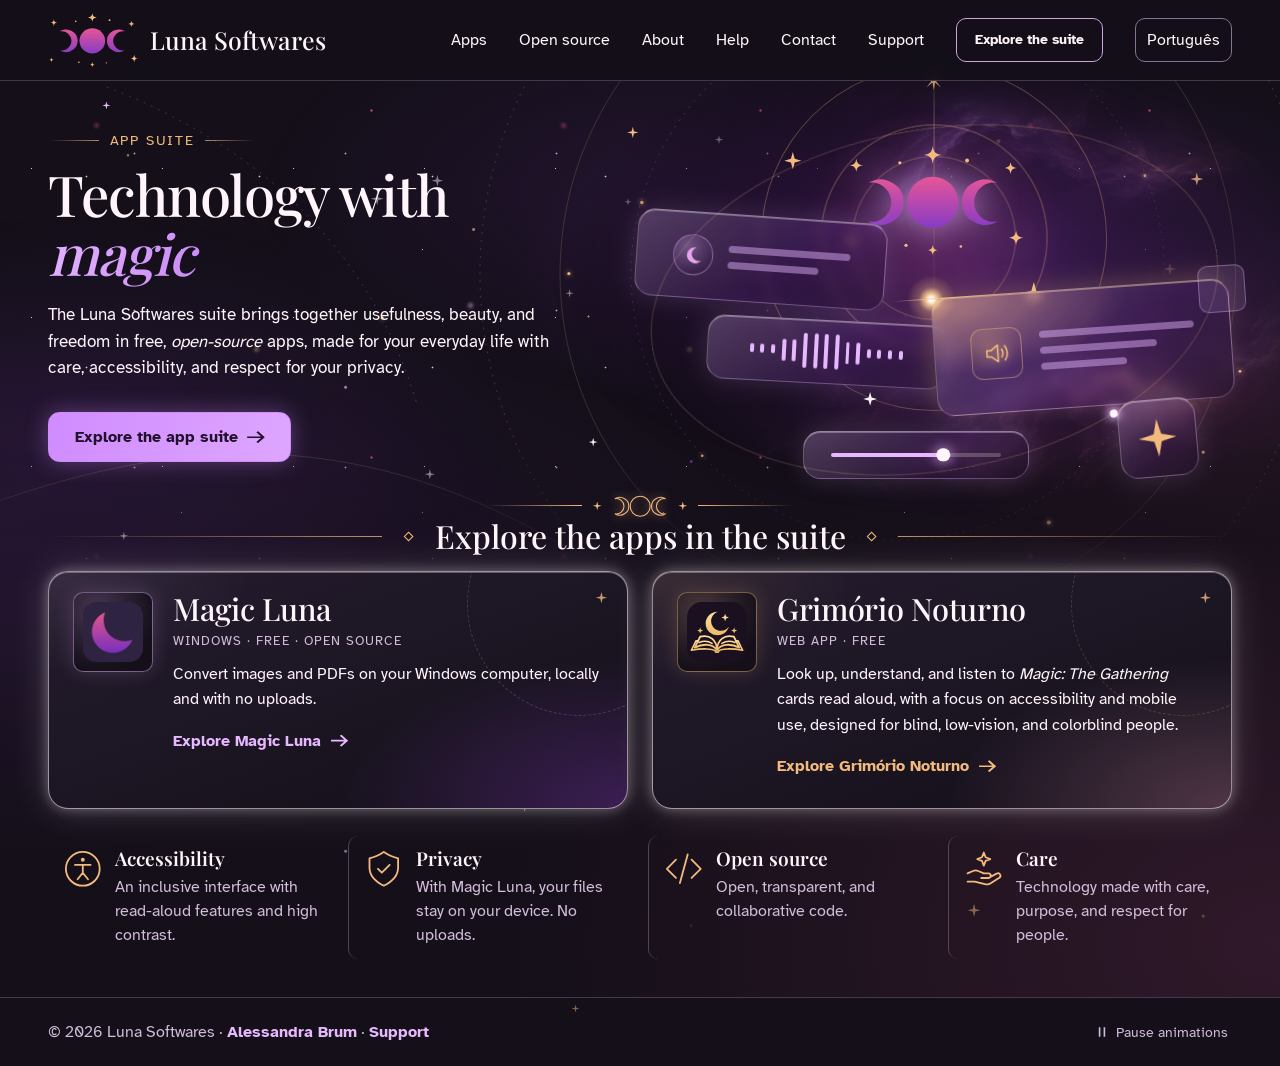
==== commit 3f629afd: "Add Support page and send contact submissions through Basin" ====
--- a/index.html
+++ b/index.html
@@ -44,6 +44,7 @@
         <a href="sobre/"><span data-pt="Sobre">About</span></a>
         <a href="ajuda/"><span data-pt="Ajuda">Help</span></a>
         <a href="contato/"><span data-pt="Contato">Contact</span></a>
+        <a href="apoie/"><span data-pt="Apoie">Support</span></a>
         <a class="button button-outline" href="#aplicativos"><span data-pt="Conhecer a suíte">Explore the suite</span></a>
         <button class="language-toggle" type="button" lang="pt-BR" hidden>Português</button>
       </nav>
@@ -85,10 +86,10 @@
         <div class="hero-copy">
           <p class="eyebrow"><span data-pt="Suíte de aplicativos">App suite</span></p>
           <h1 id="titulo">
-            <span class="hero-title-en">Technology with a <em>magical</em> soul.</span>
-            <span class="hero-title-pt">Tecnologia com alma <em>mágica.</em></span>
+            <span class="hero-title-en">Technology with <em>magic</em></span>
+            <span class="hero-title-pt">Tecnologia com <em>magia</em></span>
           </h1>
-          <p class="hero-summary" data-pt="A suíte Luna Softwares une utilidade, beleza e liberdade em aplicativos gratuitos e open source, criados para o seu dia a dia com cuidado, acessibilidade e respeito à sua privacidade.">The Luna Softwares suite brings together usefulness, beauty, and freedom in free, open-source apps, made for your everyday life with care, accessibility, and respect for your privacy.</p>
+          <p class="hero-summary"><span data-pt="A suíte Luna Softwares une utilidade, beleza e liberdade em aplicativos gratuitos e ">The Luna Softwares suite brings together usefulness, beauty, and freedom in free, </span><i data-pt="open source">open-source</i><span data-pt=", criados para o seu dia a dia com cuidado, acessibilidade e respeito à sua privacidade."> apps, made for your everyday life with care, accessibility, and respect for your privacy.</span></p>
           <div class="actions">
             <a class="button button-primary button-arrow" href="#aplicativos"><span data-pt="Conheça a suíte de aplicativos">Explore the app suite</span></a>
           </div>
@@ -139,7 +140,7 @@
           <div>
             <h3>Grimório Noturno</h3>
             <p class="app-meta"><span data-pt="Web app · gratuito">Web app · free</span></p>
-            <p class="app-description"><span data-pt="Consulte, entenda e ouça em voz alta cartas de Magic: The Gathering, com foco em acessibilidade e uso no celular, pensado para pessoas cegas, com baixa visão e daltonismo.">Look up, understand, and listen to Magic: The Gathering cards read aloud, with a focus on accessibility and mobile use, designed for blind, low-vision, and colorblind people.</span></p>
+            <p class="app-description"><span data-pt="Consulte, entenda e ouça em voz alta cartas de ">Look up, understand, and listen to </span><i>Magic: The Gathering</i><span data-pt=", com foco em acessibilidade e uso no celular, pensado para pessoas cegas, com baixa visão e daltonismo."> cards read aloud, with a focus on accessibility and mobile use, designed for blind, low-vision, and colorblind people.</span></p>
             <a target="_blank" rel="noopener noreferrer" aria-describedby="nova-janela" class="app-link link-arrow" href="https://grimorionoturno.lunasoftwares.com/"><span data-pt="Explorar Grimório Noturno">Explore Grimório Noturno</span></a>
           </div>
         </article>
@@ -165,23 +166,12 @@
       </li>
     </ul>
 
-    <section class="container apoio" id="apoie" aria-labelledby="titulo-apoio" tabindex="-1">
-      <div class="apoio-card">
-        <div class="apoio-texto">
-          <p class="eyebrow"><span data-pt="Apoie">Support</span></p>
-          <h2 id="titulo-apoio"><span data-pt="Gostou dos aplicativos?">Enjoying the apps?</span></h2>
-          <p><span data-pt="Todos os aplicativos da Luna Softwares são e continuarão gratuitos. A suíte é totalmente independente, e as doações são opcionais: servem apenas para incentivar meus estudos e a melhoria dos aplicativos.">Every Luna Softwares app is free and will stay free. The suite is fully independent, and donations are optional: they only help support my studies and the improvement of the apps.</span></p>
-          <p class="apoio-nota"><span data-pt="O LivePix brumphomet é do meu projeto de lives. Ainda não criei um LivePix próprio da Luna Softwares, então as doações para a suíte também passam por ele.">The brumphomet LivePix belongs to my livestream project. I haven't created a separate LivePix for Luna Softwares yet, so donations to the suite go through it too.</span></p>
-        </div>
-        <a class="button button-primary button-arrow" target="_blank" rel="noopener noreferrer" aria-describedby="nova-janela" href="https://livepix.gg/brumphomet"><span data-pt="Fazer uma doação pelo LivePix">Donate with LivePix</span></a>
-      </div>
-    </section>
 
   </main>
 
   <footer class="site-footer">
     <div class="container footer-inner">
-      <p>© 2026 Luna Softwares · <a target="_blank" rel="noopener noreferrer" aria-describedby="nova-janela" href="https://links.alessandrabrum.com/">Alessandra Brum</a> · <a class="footer-apoio" href="#apoie"><span data-pt="Apoie">Support</span></a></p>
+      <p>© 2026 Luna Softwares · <a target="_blank" rel="noopener noreferrer" aria-describedby="nova-janela" href="https://links.alessandrabrum.com/">Alessandra Brum</a> · <a class="footer-apoio" href="apoie/"><span data-pt="Apoie">Support</span></a></p>
       <div class="motion-controls">
         <button class="motion-toggle" type="button" aria-pressed="false" hidden>
           <svg viewBox="0 0 20 20" aria-hidden="true"><path d="M7 4v12m6-12v12"/></svg>
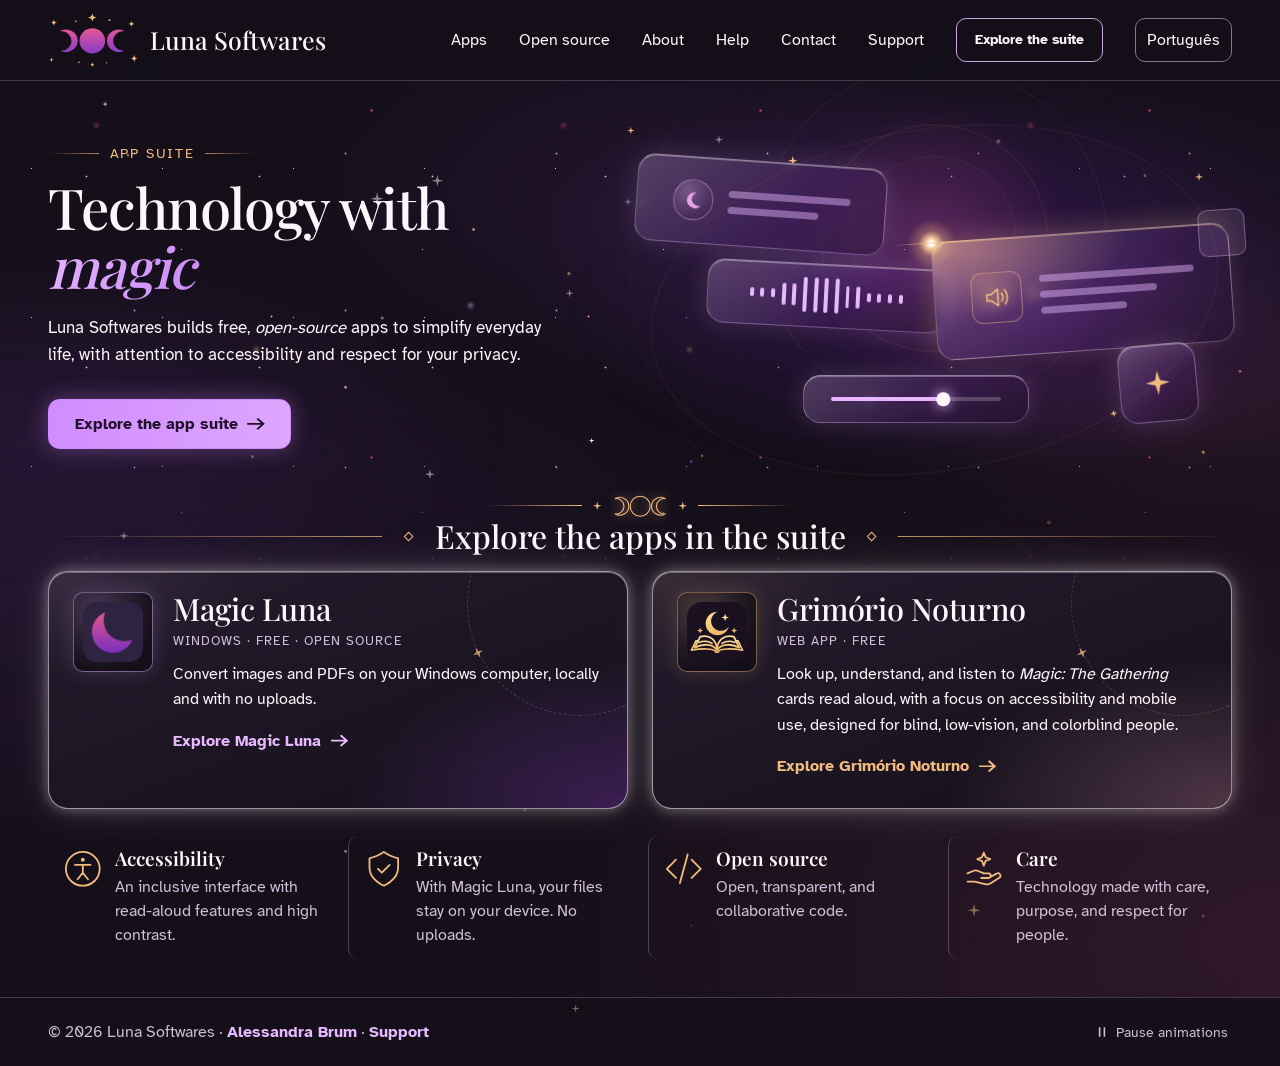
==== commit 48282b7d: "Refine the homepage illustration and app card interactions" ====
--- a/index.html
+++ b/index.html
@@ -65,10 +65,6 @@
       <div class="hero-sky" aria-hidden="true">
         <svg class="hero-arcs" viewBox="0 0 1440 640" preserveAspectRatio="xMidYMid slice">
           <circle class="arc arc--dash" cx="1010" cy="250" r="300"/>
-          <circle class="arc" cx="1010" cy="250" r="380"/>
-          <circle class="arc arc--dash" cx="1010" cy="250" r="470"/>
-          <path class="arc" d="M-40 520C220 420 420 430 640 560"/>
-          <path class="arc arc--dash" d="M120 40C300 110 420 230 470 400"/>
           <g class="arc-dots">
             <circle cx="722" cy="170" r="2"/><circle cx="1288" cy="140" r="1.6"/><circle cx="1180" cy="530" r="2.2"/>
             <circle cx="790" cy="455" r="1.4"/><circle cx="640" cy="250" r="1.8"/><circle cx="1395" cy="360" r="1.6"/>
@@ -89,7 +85,7 @@
             <span class="hero-title-en">Technology with <em>magic</em></span>
             <span class="hero-title-pt">Tecnologia com <em>magia</em></span>
           </h1>
-          <p class="hero-summary"><span data-pt="A suíte Luna Softwares une utilidade, beleza e liberdade em aplicativos gratuitos e ">The Luna Softwares suite brings together usefulness, beauty, and freedom in free, </span><i data-pt="open source">open-source</i><span data-pt=", criados para o seu dia a dia com cuidado, acessibilidade e respeito à sua privacidade."> apps, made for your everyday life with care, accessibility, and respect for your privacy.</span></p>
+          <p class="hero-summary"><span data-pt="A Luna Softwares cria aplicativos gratuitos e ">Luna Softwares builds free, </span><i data-pt="open source">open-source</i><span data-pt=" para simplificar seu dia a dia, com atenção à acessibilidade e respeito à sua privacidade."> apps to simplify everyday life, with attention to accessibility and respect for your privacy.</span></p>
           <div class="actions">
             <a class="button button-primary button-arrow" href="#aplicativos"><span data-pt="Conheça a suíte de aplicativos">Explore the app suite</span></a>
           </div>
@@ -101,7 +97,6 @@
             <span class="hero-satellite hero-satellite--1"></span>
             <span class="hero-satellite hero-satellite--2"></span>
             <span class="hero-satellite hero-satellite--3"></span>
-            <img src="assets/triluna.svg" width="104" height="68" alt="">
           </div>
           <div class="hero-tile hero-tile--magic">
             <span class="hero-tile__icon hero-tile__icon--moon"><svg viewBox="0 0 48 48"><path d="M30 8a16 16 0 1 0 10 26A13 13 0 0 1 30 8Z"/></svg></span>
--- a/styles.css
+++ b/styles.css
@@ -166,8 +166,10 @@
   z-index: -1;
   inset: -12% -14% -10%;
   background:
-    radial-gradient(ellipse at 55% 45%, color-mix(in srgb, var(--luna-violet) 40%, transparent), transparent 62%),
-    url("assets/witchy-atmosphere.webp") center / cover no-repeat;
+    radial-gradient(ellipse 34% 21% at 70% 30%, #220e38b8, transparent),
+    radial-gradient(ellipse 36% 27% at 30% 62%, #1d0c2eb8, transparent),
+    radial-gradient(ellipse 29% 20% at 78% 71%, #321543aa, transparent),
+    radial-gradient(ellipse 51% 39% at 54% 46%, color-mix(in srgb, var(--luna-violet) 27%, transparent), transparent);
   opacity: .55;
   mask-image: radial-gradient(ellipse at 52% 48%, #000 30%, transparent 70%);
 }
@@ -179,30 +181,12 @@
   width: 62%;
   aspect-ratio: 1;
   translate: -50% 0;
-  border: 1px solid color-mix(in srgb, var(--luna-gold) 30%, transparent);
+  border: 1px solid color-mix(in srgb, var(--luna-gold) 7%, transparent);
   border-radius: 50%;
   background:
-    radial-gradient(circle, transparent 0 46%, color-mix(in srgb, var(--luna-gold) 22%, transparent) 46.3% 46.6%, transparent 47%),
-    radial-gradient(circle, transparent 0 33%, color-mix(in srgb, var(--luna-gold) 18%, transparent) 33.3% 33.6%, transparent 34%),
+    radial-gradient(circle, transparent 0 46%, color-mix(in srgb, var(--luna-gold) 6%, transparent) 46.3% 46.6%, transparent 47%),
+    radial-gradient(circle, transparent 0 33%, color-mix(in srgb, var(--luna-gold) 4%, transparent) 33.3% 33.6%, transparent 34%),
     radial-gradient(circle, color-mix(in srgb, var(--luna-pink) 20%, transparent), transparent 55%);
-}
-.hero-astrolabe::before {
-  content: "";
-  position: absolute;
-  left: 50%;
-  top: -8%;
-  bottom: 20%;
-  width: 1px;
-  background: linear-gradient(transparent, color-mix(in srgb, var(--luna-gold) 55%, transparent) 20%, transparent);
-}
-.hero-astrolabe img {
-  position: absolute;
-  left: 50%;
-  top: 22%;
-  width: 52%;
-  height: auto;
-  translate: -50% 0;
-  filter: drop-shadow(0 0 1rem color-mix(in srgb, var(--luna-action) 70%, transparent));
 }
 .hero-astrolabe__spark {
   position: absolute;
@@ -305,7 +289,7 @@
 }
 .hero-spark-card { display: grid; place-items: center; top: 70%; right: 6%; width: 13%; aspect-ratio: 1; rotate: -5deg; }
 .hero-spark-card span {
-  width: 50%;
+  width: 32%;
   aspect-ratio: 1;
   background: var(--luna-gold);
   filter: drop-shadow(0 0 .3rem var(--luna-gold));
@@ -315,18 +299,17 @@
   position: absolute;
   z-index: 3;
   inset: 8% 2% 6% 2%;
-  border: 1px solid color-mix(in srgb, var(--luna-gold) 22%, transparent);
+  border: 1px solid color-mix(in srgb, var(--luna-gold) 7%, transparent);
   border-radius: 50%;
   rotate: -10deg;
 }
 .hero-orbit__satellite {
   position: absolute;
   inset: 0 auto auto 0;
-  width: clamp(5px, .8vw, 8px);
-  aspect-ratio: 1;
-  border-radius: 50%;
-  background: var(--luna-text);
-  box-shadow: 0 0 .5rem .12rem var(--luna-action);
+  width: clamp(4px, .65vw, 7px);
+  aspect-ratio: 1;
+  background: var(--luna-gold);
+  clip-path: polygon(50% 0%, 62% 38%, 100% 50%, 62% 62%, 50% 100%, 38% 62%, 0 50%, 38% 38%);
   offset-path: ellipse(50% 50% at 50% 50%);
   offset-distance: 14%;
   offset-rotate: 0deg;
@@ -345,7 +328,7 @@
 .hero-tile__icon--book svg { width: 90%; stroke: var(--luna-gold); filter: drop-shadow(0 0 .35rem color-mix(in srgb, var(--luna-gold) 60%, transparent)); }
 .hero-satellite {
   position: absolute;
-  width: 6.5%;
+  width: 3.6%;
   aspect-ratio: 1;
   background: var(--luna-gold);
   clip-path: polygon(50% 0%, 61% 39%, 100% 50%, 61% 61%, 50% 100%, 39% 61%, 0 50%, 39% 39%);
@@ -353,8 +336,8 @@
   offset-rotate: 0deg;
 }
 .hero-satellite--1 { offset-path: circle(33% at 50% 50%); offset-distance: 8%; }
-.hero-satellite--2 { offset-path: circle(46.5% at 50% 50%); offset-distance: 58%; width: 5%; }
-.hero-satellite--3 { offset-path: circle(50% at 50% 50%); offset-distance: 31%; width: 4%; background: var(--luna-text); }
+.hero-satellite--2 { offset-path: circle(46.5% at 50% 50%); offset-distance: 58%; width: 2.8%; }
+.hero-satellite--3 { offset-path: circle(50% at 50% 50%); offset-distance: 31%; width: 2.2%; background: var(--luna-text); }
 .catalog-ornament {
   display: flex;
   justify-content: center;
@@ -768,11 +751,11 @@
 .hero-art { aspect-ratio: 1.5; }
 .hero-art::before { opacity: .85; }
 .hero-astrolabe { top: -8%; width: 58%; }
-.hero-tile--magic { top: 30%; }
-.hero-player { top: 56%; }
-.hero-tile--grimorio { top: 48%; }
-.hero-slider { top: 84%; }
-.hero-spark-card { top: 76%; }
+.hero-tile--magic { top: 16%; }
+.hero-player { top: 42%; }
+.hero-tile--grimorio { top: 34%; }
+.hero-slider { top: 70%; }
+.hero-spark-card { top: 62%; }
 .catalog-ornament { margin-bottom: 0; }
 .section-heading { margin-bottom: 1rem; }
 @media (min-width: 56rem) {
@@ -822,9 +805,9 @@
     radial-gradient(circle, #E75697aa 0 1.5px, transparent 3px) 330px 260px / 467px 431px;
 }
 .hero-arcs { position: absolute; inset: 0; width: 100%; height: 100%; }
-.hero-arcs .arc { fill: none; stroke: color-mix(in srgb, var(--luna-gold) 20%, transparent); stroke-width: 1; }
-.hero-arcs .arc--dash { stroke-dasharray: 2 7; stroke: color-mix(in srgb, var(--luna-action) 26%, transparent); }
-.hero-arcs .arc-dots circle { fill: var(--luna-gold); filter: drop-shadow(0 0 3px var(--luna-gold)); }
+.hero-arcs .arc { fill: none; stroke: color-mix(in srgb, var(--luna-gold) 10%, transparent); stroke-width: 1; }
+.hero-arcs .arc--dash { stroke-dasharray: 2 7; stroke: color-mix(in srgb, var(--luna-action) 13%, transparent); }
+.hero-arcs .arc-dots circle { fill: var(--luna-gold); opacity: .55; }
 .shooting-star {
   position: absolute;
   top: 12%;
@@ -846,20 +829,12 @@
   filter: drop-shadow(0 0 .25rem var(--luna-gold));
 }
 .sky-spark { position: absolute; }
-.sky-spark--1 { top: 9%; left: 49%; width: .7rem; }
-.sky-spark--2 { top: 70%; left: 46%; width: .55rem; background: var(--luna-text); }
-.sky-spark--3 { top: 18%; right: 6%; width: .8rem; }
-.sky-spark--4 { top: 4%; left: 8%; width: .5rem; background: var(--luna-action); }
+.sky-spark--1 { top: 9%; left: 49%; width: .46rem; }
+.sky-spark--2 { top: 70%; left: 46%; width: .36rem; background: var(--luna-text); }
+.sky-spark--3 { top: 18%; right: 6%; width: .52rem; }
+.sky-spark--4 { top: 4%; left: 8%; width: .34rem; background: var(--luna-action); }
 .sparkle { width: .55rem; }
 
-.hero-astrolabe::before {
-  width: 2px;
-  top: -14%;
-  bottom: 14%;
-  translate: -50% 0;
-  background: linear-gradient(transparent, color-mix(in srgb, var(--luna-gold) 85%, #fff) 25%, color-mix(in srgb, var(--luna-gold) 40%, transparent) 60%, transparent);
-  filter: drop-shadow(0 0 .3rem var(--luna-gold));
-}
 .hero-astrolabe__spark { width: 12%; top: -2%; filter: drop-shadow(0 0 .35rem var(--luna-gold)) drop-shadow(0 0 1rem var(--luna-gold)); }
 .hero-tile--grimorio::before {
   content: "";
@@ -947,7 +922,8 @@
   background:
     radial-gradient(ellipse 70% 90% at 100% 100%, color-mix(in srgb, var(--card-light) 34%, transparent), transparent 70%),
     radial-gradient(ellipse 50% 60% at 0% 0%, color-mix(in srgb, var(--card-accent) 10%, transparent), transparent 70%),
-    linear-gradient(160deg, color-mix(in srgb, var(--luna-raised) 70%, var(--luna-bg)), var(--luna-bg));
+    linear-gradient(160deg, color-mix(in srgb, var(--luna-raised) 70%, transparent), transparent),
+    var(--luna-bg);
 }
 .grimoire-card { --card-light: color-mix(in srgb, var(--luna-gold) 55%, var(--luna-violet)); --card-accent: var(--luna-gold); }
 .app-card::before {
@@ -988,9 +964,16 @@
   box-shadow: 0 0 1.2rem color-mix(in srgb, var(--card-accent) 18%, transparent);
 }
 @media (hover: hover) {
-  .app-card:hover { translate: 0 -3px; border-color: color-mix(in srgb, var(--luna-text) 80%, transparent); }
-}
-.app-card:focus-within { border-color: color-mix(in srgb, var(--luna-text) 80%, transparent); }
+  .app-card:hover {
+    translate: 0 -3px;
+    border-color: color-mix(in srgb, var(--luna-text) 80%, transparent);
+    background-color: color-mix(in srgb, var(--luna-bg) 42%, black);
+  }
+}
+.app-card:focus-within {
+  border-color: color-mix(in srgb, var(--luna-text) 80%, transparent);
+  background-color: color-mix(in srgb, var(--luna-bg) 42%, black);
+}
 
 @keyframes light-pulse { from { opacity: .55; scale: .85; } to { opacity: 1; scale: 1.1; } }
 @keyframes mist-breathe { from { opacity: .7; } to { opacity: .95; } }
@@ -999,12 +982,32 @@
   html[data-motion="normal"] .hero-art::before { animation: mist-breathe 9s ease-in-out infinite alternate; }
   html[data-motion="normal"] .hero-player { animation: tile-float 8s -1s ease-in-out infinite alternate; }
   html[data-motion="normal"] .hero-slider { animation: tile-float 9s -3s ease-in-out infinite alternate; }
-  html[data-motion="normal"] .app-card::after { animation: sparkle 3.4s ease-in-out infinite; }
-  html[data-motion="normal"] .grimoire-card::after { animation-delay: -1.7s; }
   html[data-motion="normal"] .app-card { transition: translate var(--motion-ui), border-color var(--motion-ui), box-shadow var(--motion-ui), background-color var(--motion-ui); }
 }
 .app-card.app-card::before { inset: auto; right: -4rem; top: -5rem; bottom: auto; width: 14rem; height: auto; aspect-ratio: 1; background: none; opacity: 1; filter: none; mask-image: none; box-shadow: none; }
-.app-card.app-card::after { inset: auto; right: 1.25rem; top: 1.25rem; bottom: auto; width: .7rem; height: auto; aspect-ratio: 1; border-radius: 0; background: var(--luna-gold); filter: none; mask-image: none; box-shadow: none; opacity: .8; }
+.app-card.app-card::after {
+  inset: 1.65rem 2.65rem auto auto;
+  width: .7rem;
+  height: auto;
+  aspect-ratio: 1;
+  border-radius: 0;
+  background: var(--luna-gold);
+  filter: none;
+  mask-image: none;
+  box-shadow: none;
+  opacity: .8;
+  transform: rotate(154deg) translateX(7rem);
+}
+@keyframes catalog-orbit {
+  to { transform: rotate(514deg) translateX(7rem); }
+}
+@media (prefers-reduced-motion: no-preference) {
+  html[data-motion="normal"] .app-card::after { animation: catalog-orbit 5s linear infinite paused; }
+  html[data-motion="normal"] .app-card:focus-within::after { animation-play-state: running; }
+}
+@media (hover: hover) and (prefers-reduced-motion: no-preference) {
+  html[data-motion="normal"] .app-card:hover::after { animation-play-state: running; }
+}
 .shooting-star { rotate: 145deg; }
 .shooting-star--2 { rotate: 140deg; }
 @keyframes shooting { 0%, 86% { opacity: 0; translate: 0 0; } 89% { opacity: 1; } 96%, 100% { opacity: 0; translate: -11.5rem 8rem; } }
@@ -1012,14 +1015,7 @@
 @media (prefers-reduced-motion: no-preference) {
   html[data-motion="normal"] .shooting-star--2 { animation-name: shooting-2; }
 }
-.hero-astrolabe__spark { width: 6%; top: 1%; opacity: .75; filter: drop-shadow(0 0 .2rem color-mix(in srgb, var(--luna-gold) 60%, transparent)); }
-.hero-astrolabe::before {
-  width: 1px;
-  top: -6%;
-  bottom: 20%;
-  background: linear-gradient(transparent, color-mix(in srgb, var(--luna-gold) 38%, transparent) 30%, color-mix(in srgb, var(--luna-gold) 14%, transparent) 65%, transparent);
-  filter: none;
-}
+.hero-astrolabe__spark { width: 3.6%; top: 1%; opacity: .65; filter: drop-shadow(0 0 .2rem color-mix(in srgb, var(--luna-gold) 60%, transparent)); }
 @keyframes sparkle-soft { 0%, 100% { scale: .7; opacity: .5; } 50% { scale: 1; opacity: .8; } }
 @media (prefers-reduced-motion: no-preference) {
   html[data-motion="normal"] .hero-astrolabe__spark { animation: sparkle-soft 4.5s ease-in-out infinite; }
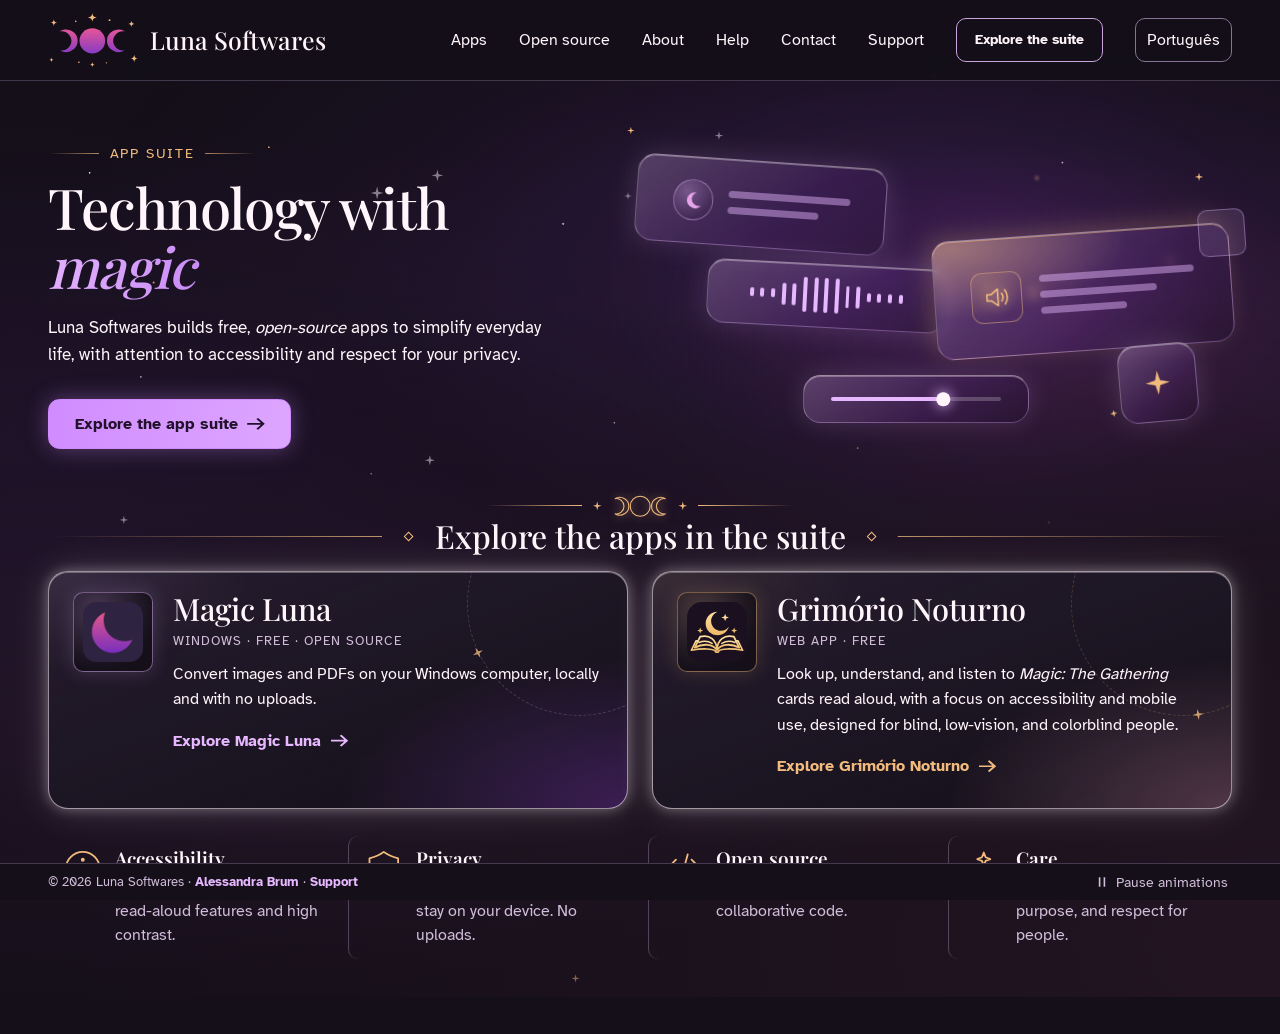
==== commit c2a5e980: "Refine Luna Softwares navigation, background, and footer" ====
--- a/index.html
+++ b/index.html
@@ -39,7 +39,7 @@
         <span class="menu-toggle__icon" aria-hidden="true"><span></span><span></span><span></span></span>
       </button>
       <nav id="nav-principal" class="nav-principal" aria-label="Main navigation" data-pt-label="Navegação principal">
-        <a href="#aplicativos"><span data-pt="Aplicativos">Apps</span></a>
+        <a href="#conteudo"><span data-pt="Aplicativos">Apps</span></a>
         <a target="_blank" rel="noopener noreferrer" aria-describedby="nova-janela" href="https://github.com/AlessandraBrum/magic-luna-image-converter">Open source</a>
         <a href="sobre/"><span data-pt="Sobre">About</span></a>
         <a href="ajuda/"><span data-pt="Ajuda">Help</span></a>
@@ -64,19 +64,14 @@
     <section class="hero" aria-labelledby="titulo">
       <div class="hero-sky" aria-hidden="true">
         <svg class="hero-arcs" viewBox="0 0 1440 640" preserveAspectRatio="xMidYMid slice">
-          <circle class="arc arc--dash" cx="1010" cy="250" r="300"/>
           <g class="arc-dots">
-            <circle cx="722" cy="170" r="2"/><circle cx="1288" cy="140" r="1.6"/><circle cx="1180" cy="530" r="2.2"/>
-            <circle cx="790" cy="455" r="1.4"/><circle cx="640" cy="250" r="1.8"/><circle cx="1395" cy="360" r="1.6"/>
-            <circle cx="284" cy="456" r="1.5"/><circle cx="430" cy="300" r="1.7"/><circle cx="1110" cy="-40" r="1.6"/>
+            <circle cx="722" cy="170" r="1.3"/><circle cx="1180" cy="530" r="1.4"/>
           </g>
         </svg>
         <span class="shooting-star"></span>
         <span class="shooting-star shooting-star--2"></span>
         <span class="sky-spark sky-spark--1"></span>
-        <span class="sky-spark sky-spark--2"></span>
         <span class="sky-spark sky-spark--3"></span>
-        <span class="sky-spark sky-spark--4"></span>
       </div>
       <div class="container hero-layout">
         <div class="hero-copy">
@@ -95,8 +90,6 @@
           <div class="hero-astrolabe">
             <span class="hero-astrolabe__spark"></span>
             <span class="hero-satellite hero-satellite--1"></span>
-            <span class="hero-satellite hero-satellite--2"></span>
-            <span class="hero-satellite hero-satellite--3"></span>
           </div>
           <div class="hero-tile hero-tile--magic">
             <span class="hero-tile__icon hero-tile__icon--moon"><svg viewBox="0 0 48 48"><path d="M30 8a16 16 0 1 0 10 26A13 13 0 0 1 30 8Z"/></svg></span>
--- a/styles.css
+++ b/styles.css
@@ -114,8 +114,8 @@
   position: relative;
   isolation: isolate;
   background:
-    radial-gradient(ellipse at 0 53%, color-mix(in srgb, var(--luna-violet) 13%, transparent), transparent 42%),
-    radial-gradient(ellipse at 100% 94%, color-mix(in srgb, var(--luna-pink) 13%, transparent), transparent 43%);
+    radial-gradient(ellipse at 0 53%, color-mix(in srgb, var(--luna-violet) 8%, transparent), transparent 66%),
+    radial-gradient(ellipse at 100% 94%, color-mix(in srgb, var(--luna-pink) 7%, transparent), transparent 68%);
 }
 main::before {
   content: "";
@@ -125,14 +125,8 @@
   pointer-events: none;
   opacity: .65;
   background:
-    radial-gradient(circle at 10% 16%, var(--luna-gold) 1px, transparent 1.7px),
-    radial-gradient(circle at 27% 66%, var(--luna-action) 1px, transparent 2px),
-    radial-gradient(circle at 37% 32%, var(--luna-gold) 1px, transparent 2px),
-    radial-gradient(circle at 54% 82%, var(--luna-violet) 1px, transparent 1.8px),
-    radial-gradient(circle at 78% 13%, var(--luna-gold) 1.5px, transparent 2.6px),
-    radial-gradient(circle at 89% 46%, var(--luna-action) 1px, transparent 2px),
-    radial-gradient(circle at 94% 80%, var(--luna-gold) 1px, transparent 2px);
-  background-size: 100% 29rem;
+    radial-gradient(circle at 12% 22%, var(--luna-gold) .7px, transparent 1.5px),
+    radial-gradient(circle at 91% 68%, var(--luna-action) .7px, transparent 1.5px);
   mask-image: linear-gradient(transparent, #000 10%, #000 80%, transparent);
 }
 .hero {
@@ -166,10 +160,8 @@
   z-index: -1;
   inset: -12% -14% -10%;
   background:
-    radial-gradient(ellipse 34% 21% at 70% 30%, #220e38b8, transparent),
-    radial-gradient(ellipse 36% 27% at 30% 62%, #1d0c2eb8, transparent),
-    radial-gradient(ellipse 29% 20% at 78% 71%, #321543aa, transparent),
-    radial-gradient(ellipse 51% 39% at 54% 46%, color-mix(in srgb, var(--luna-violet) 27%, transparent), transparent);
+    radial-gradient(ellipse 68% 57% at 55% 43%, color-mix(in srgb, var(--luna-violet) 13%, transparent), transparent),
+    radial-gradient(ellipse 61% 48% at 70% 66%, color-mix(in srgb, var(--luna-pink) 5%, transparent), transparent);
   opacity: .55;
   mask-image: radial-gradient(ellipse at 52% 48%, #000 30%, transparent 70%);
 }
@@ -181,12 +173,6 @@
   width: 62%;
   aspect-ratio: 1;
   translate: -50% 0;
-  border: 1px solid color-mix(in srgb, var(--luna-gold) 7%, transparent);
-  border-radius: 50%;
-  background:
-    radial-gradient(circle, transparent 0 46%, color-mix(in srgb, var(--luna-gold) 6%, transparent) 46.3% 46.6%, transparent 47%),
-    radial-gradient(circle, transparent 0 33%, color-mix(in srgb, var(--luna-gold) 4%, transparent) 33.3% 33.6%, transparent 34%),
-    radial-gradient(circle, color-mix(in srgb, var(--luna-pink) 20%, transparent), transparent 55%);
 }
 .hero-astrolabe__spark {
   position: absolute;
@@ -299,8 +285,6 @@
   position: absolute;
   z-index: 3;
   inset: 8% 2% 6% 2%;
-  border: 1px solid color-mix(in srgb, var(--luna-gold) 7%, transparent);
-  border-radius: 50%;
   rotate: -10deg;
 }
 .hero-orbit__satellite {
@@ -336,8 +320,6 @@
   offset-rotate: 0deg;
 }
 .hero-satellite--1 { offset-path: circle(33% at 50% 50%); offset-distance: 8%; }
-.hero-satellite--2 { offset-path: circle(46.5% at 50% 50%); offset-distance: 58%; width: 2.8%; }
-.hero-satellite--3 { offset-path: circle(50% at 50% 50%); offset-distance: 31%; width: 2.2%; background: var(--luna-text); }
 .catalog-ornament {
   display: flex;
   justify-content: center;
@@ -513,8 +495,14 @@
 .resources ul { margin: 0; padding-left: 1.2rem; }
 .resources li a { display: inline-flex; align-items: center; min-height: 2.75rem; }
 .site-footer { border-top: 1px solid color-mix(in srgb, var(--luna-border) 42%, transparent); color: var(--color-muted); }
-.footer-inner { flex-wrap: wrap; }
+.footer-inner {
+  flex-wrap: wrap;
+  min-height: 2.25rem;
+  gap: .25rem 1rem;
+  padding-block: .15rem;
+}
 .footer-inner .motion-controls { display: none; }
+.footer-inner .motion-toggle { min-height: 1.75rem; }
 .menu-drawer .motion-controls { margin-top: 1.25rem; }
 .motion-toggle {
   display: inline-flex;
@@ -541,8 +529,6 @@
   html[data-motion="normal"] .hero-spark-card { animation: tile-float 8s -4s ease-in-out infinite alternate; }
   html[data-motion="normal"] .hero-astrolabe__spark { animation: panel-glow 5s ease-in-out infinite alternate; }
   html[data-motion="normal"] .hero-satellite--1 { animation: sat-1 26s linear infinite, panel-glow 3s ease-in-out infinite alternate; }
-  html[data-motion="normal"] .hero-satellite--2 { animation: sat-2 38s linear infinite reverse, panel-glow 4s -1s ease-in-out infinite alternate; }
-  html[data-motion="normal"] .hero-satellite--3 { animation: sat-3 52s linear infinite, panel-glow 3.5s -2s ease-in-out infinite alternate; }
   html[data-motion="normal"] .hero-player__wave span { animation: player-wave 2.2s ease-in-out infinite alternate; }
   html[data-motion="normal"] .hero-player__wave span:nth-child(2n) { animation-delay: -.7s; }
   html[data-motion="normal"] .hero-player__wave span:nth-child(3n) { animation-delay: -1.2s; }
@@ -554,8 +540,6 @@
 @keyframes tile-float { from { translate: 0 0; } to { translate: 0 -.45rem; } }
 @keyframes panel-glow { from { opacity: .52; } to { opacity: 1; } }
 @keyframes sat-1 { from { offset-distance: 8%; } to { offset-distance: 108%; } }
-@keyframes sat-2 { from { offset-distance: 58%; } to { offset-distance: 158%; } }
-@keyframes sat-3 { from { offset-distance: 31%; } to { offset-distance: 131%; } }
 @keyframes player-wave { from { scale: 1 .62; } to { scale: 1 1; } }
 @keyframes moon-light { from { opacity: .45; } to { opacity: .94; } }
 @keyframes card-light { from { filter: brightness(.8); } to { filter: brightness(1.25); } }
@@ -779,7 +763,7 @@
   inset: 0 0 -6rem;
   pointer-events: none;
   overflow: hidden;
-  mask-image: linear-gradient(#000 70%, transparent);
+  mask-image: linear-gradient(#000 42%, rgb(0 0 0 / 56%) 72%, transparent);
 }
 .hero-sky::before, .hero-sky::after {
   content: "";
@@ -789,24 +773,24 @@
 .hero-sky::before {
   opacity: .8;
   background:
-    radial-gradient(circle, #FFF5FA 0 .6px, transparent 1.2px) 0 0 / 173px 191px,
-    radial-gradient(circle, #FFF5FA 0 .5px, transparent 1px) 61px 37px / 241px 263px,
-    radial-gradient(circle, #F2BB7D 0 .7px, transparent 1.4px) 113px 89px / 317px 293px,
-    radial-gradient(circle, #E7B8FF 0 .6px, transparent 1.3px) 29px 151px / 211px 157px,
-    radial-gradient(circle, #FFF5FA 0 .4px, transparent .9px) 97px 13px / 131px 149px,
-    radial-gradient(circle, #E75697 0 .7px, transparent 1.6px) 177px 203px / 389px 347px;
+    radial-gradient(circle at 7% 18%, #fff5fa 0 .6px, transparent 1.2px),
+    radial-gradient(circle at 11% 58%, #e7b8ff 0 .6px, transparent 1.3px),
+    radial-gradient(circle at 21% 13%, #f2bb7d 0 .6px, transparent 1.2px),
+    radial-gradient(circle at 29% 77%, #fff5fa 0 .55px, transparent 1.2px),
+    radial-gradient(circle at 44% 28%, #e7b8ff 0 .65px, transparent 1.4px),
+    radial-gradient(circle at 48% 67%, #fff5fa 0 .6px, transparent 1.2px),
+    radial-gradient(circle at 67% 72%, #f2bb7d 0 .65px, transparent 1.3px),
+    radial-gradient(circle at 83% 16%, #e7b8ff 0 .6px, transparent 1.3px),
+    radial-gradient(circle at 91% 62%, #e7b8ff 0 .6px, transparent 1.3px),
+    radial-gradient(circle at 96% 36%, #fff5fa 0 .6px, transparent 1.2px);
 }
 .hero-sky::after {
   filter: blur(1.5px);
   opacity: .7;
   background:
-    radial-gradient(circle, #F2BB7Daa 0 1.5px, transparent 3px) 40px 80px / 433px 377px,
-    radial-gradient(circle, #E7B8FFaa 0 1.8px, transparent 3.5px) 210px 20px / 521px 409px,
-    radial-gradient(circle, #E75697aa 0 1.5px, transparent 3px) 330px 260px / 467px 431px;
+    radial-gradient(circle at 81% 19%, #F2BB7Daa 0 1.3px, transparent 2.5px);
 }
 .hero-arcs { position: absolute; inset: 0; width: 100%; height: 100%; }
-.hero-arcs .arc { fill: none; stroke: color-mix(in srgb, var(--luna-gold) 10%, transparent); stroke-width: 1; }
-.hero-arcs .arc--dash { stroke-dasharray: 2 7; stroke: color-mix(in srgb, var(--luna-action) 13%, transparent); }
 .hero-arcs .arc-dots circle { fill: var(--luna-gold); opacity: .55; }
 .shooting-star {
   position: absolute;
@@ -830,31 +814,10 @@
 }
 .sky-spark { position: absolute; }
 .sky-spark--1 { top: 9%; left: 49%; width: .46rem; }
-.sky-spark--2 { top: 70%; left: 46%; width: .36rem; background: var(--luna-text); }
 .sky-spark--3 { top: 18%; right: 6%; width: .52rem; }
-.sky-spark--4 { top: 4%; left: 8%; width: .34rem; background: var(--luna-action); }
 .sparkle { width: .55rem; }
 
 .hero-astrolabe__spark { width: 12%; top: -2%; filter: drop-shadow(0 0 .35rem var(--luna-gold)) drop-shadow(0 0 1rem var(--luna-gold)); }
-.hero-tile--grimorio::before {
-  content: "";
-  position: absolute;
-  left: -1.6rem;
-  top: -1.6rem;
-  width: 3.2rem;
-  aspect-ratio: 1;
-  border-radius: 50%;
-  background: radial-gradient(circle, #FFFFFF 0 6%, color-mix(in srgb, var(--luna-gold) 80%, #fff) 14%, color-mix(in srgb, var(--luna-gold) 30%, transparent) 34%, transparent 66%);
-}
-.hero-tile--grimorio::after {
-  content: "";
-  position: absolute;
-  left: -2.4rem;
-  top: -1px;
-  width: 9rem;
-  height: 1px;
-  background: linear-gradient(90deg, transparent, color-mix(in srgb, var(--luna-gold) 90%, #fff) 30%, transparent);
-}
 .hero-tile, .hero-player, .hero-slider, .hero-spark-card {
   border-color: color-mix(in srgb, var(--luna-action) 30%, transparent);
   border-top-color: color-mix(in srgb, var(--luna-text) 45%, transparent);
@@ -871,9 +834,8 @@
 @media (prefers-reduced-motion: no-preference) {
   html[data-motion="normal"] :is(.sparkle, .sky-spark, .hero-spark-card span, .section-heading > span::before, .section-heading > span::after) { animation: sparkle 3.2s ease-in-out infinite; }
   html[data-motion="normal"] .hero-astrolabe__spark { animation: sparkle 4s ease-in-out infinite; }
-  html[data-motion="normal"] :is(.sparkle:last-child, .sky-spark--2, .section-heading > span::after) { animation-delay: -1.6s; }
+  html[data-motion="normal"] :is(.sparkle:last-child, .section-heading > span::after) { animation-delay: -1.6s; }
   html[data-motion="normal"] .sky-spark--3 { animation-delay: -.8s; }
-  html[data-motion="normal"] .sky-spark--4 { animation-delay: -2.4s; }
   html[data-motion="normal"] .hero-sky::after { animation: twinkle 5s ease-in-out infinite alternate; }
   html[data-motion="normal"] .shooting-star { animation: shooting 11s linear infinite; }
   html[data-motion="normal"] .shooting-star--2 { animation-duration: 17s; animation-delay: -6s; }
@@ -917,6 +879,7 @@
 .app-card {
   --card-light: var(--luna-violet);
   --card-accent: var(--luna-action);
+  --card-orbit-start: 154deg;
   gap: 1.25rem;
   border-color: color-mix(in srgb, var(--luna-text) 55%, transparent);
   background:
@@ -925,7 +888,11 @@
     linear-gradient(160deg, color-mix(in srgb, var(--luna-raised) 70%, transparent), transparent),
     var(--luna-bg);
 }
-.grimoire-card { --card-light: color-mix(in srgb, var(--luna-gold) 55%, var(--luna-violet)); --card-accent: var(--luna-gold); }
+.grimoire-card {
+  --card-light: color-mix(in srgb, var(--luna-gold) 55%, var(--luna-violet));
+  --card-accent: var(--luna-gold);
+  --card-orbit-start: 82deg;
+}
 .app-card::before {
   content: "";
   position: absolute;
@@ -975,10 +942,8 @@
   background-color: color-mix(in srgb, var(--luna-bg) 42%, black);
 }
 
-@keyframes light-pulse { from { opacity: .55; scale: .85; } to { opacity: 1; scale: 1.1; } }
 @keyframes mist-breathe { from { opacity: .7; } to { opacity: .95; } }
 @media (prefers-reduced-motion: no-preference) {
-  html[data-motion="normal"] .hero-tile--grimorio::before { animation: light-pulse 3.6s ease-in-out infinite alternate; }
   html[data-motion="normal"] .hero-art::before { animation: mist-breathe 9s ease-in-out infinite alternate; }
   html[data-motion="normal"] .hero-player { animation: tile-float 8s -1s ease-in-out infinite alternate; }
   html[data-motion="normal"] .hero-slider { animation: tile-float 9s -3s ease-in-out infinite alternate; }
@@ -996,13 +961,13 @@
   mask-image: none;
   box-shadow: none;
   opacity: .8;
-  transform: rotate(154deg) translateX(7rem);
+  transform: rotate(var(--card-orbit-start)) translateX(7rem);
 }
 @keyframes catalog-orbit {
-  to { transform: rotate(514deg) translateX(7rem); }
+  to { transform: rotate(calc(var(--card-orbit-start) + 1turn)) translateX(7rem); }
 }
 @media (prefers-reduced-motion: no-preference) {
-  html[data-motion="normal"] .app-card::after { animation: catalog-orbit 5s linear infinite paused; }
+  html[data-motion="normal"] .app-card::after { animation: catalog-orbit 15s linear infinite paused; }
   html[data-motion="normal"] .app-card:focus-within::after { animation-play-state: running; }
 }
 @media (hover: hover) and (prefers-reduced-motion: no-preference) {
@@ -1111,10 +1076,10 @@
 
 .hero-sky {
   background:
-    radial-gradient(ellipse 38% 42% at 78% 38%, color-mix(in srgb, var(--luna-violet) 22%, transparent), transparent 100%),
-    radial-gradient(ellipse 30% 34% at 96% 62%, color-mix(in srgb, var(--luna-pink) 9%, transparent), transparent 100%),
-    radial-gradient(ellipse 32% 40% at 52% 22%, color-mix(in srgb, var(--luna-violet) 12%, transparent), transparent 100%),
-    radial-gradient(ellipse 34% 44% at 6% 70%, color-mix(in srgb, var(--luna-violet) 10%, transparent), transparent 100%);
+    radial-gradient(ellipse 55% 58% at 78% 38%, color-mix(in srgb, var(--luna-violet) 14%, transparent), transparent),
+    radial-gradient(ellipse 43% 48% at 96% 62%, color-mix(in srgb, var(--luna-pink) 5%, transparent), transparent),
+    radial-gradient(ellipse 45% 51% at 52% 22%, color-mix(in srgb, var(--luna-violet) 7%, transparent), transparent),
+    radial-gradient(ellipse 46% 58% at 6% 70%, color-mix(in srgb, var(--luna-violet) 6%, transparent), transparent);
 }
 
 body { position: relative; }
@@ -1152,7 +1117,36 @@
   80% { opacity: 1; scale: 1.15; }
 }
 .site-stars { z-index: 0; }
+.site-stars::before {
+  content: "";
+  position: absolute;
+  inset: 0;
+  background:
+    radial-gradient(ellipse 52% 30% at 84% 33%, color-mix(in srgb, var(--luna-violet) 8%, transparent), transparent),
+    radial-gradient(ellipse 52% 26% at 14% 69%, color-mix(in srgb, var(--luna-pink) 4%, transparent), transparent);
+}
 main, .site-footer { position: relative; z-index: 1; }
+.site-footer {
+  background: var(--luna-bg);
+  font-size: .8125rem;
+  line-height: 1.4;
+}
+@media (min-width: 48rem) {
+  html:has(body > .site-footer) { scroll-padding-block-end: 3rem; }
+  body:has(> .site-footer) {
+    display: flex;
+    flex-direction: column;
+    min-height: 100vh;
+    min-height: 100dvh;
+  }
+  .site-footer {
+    position: sticky;
+    bottom: 0;
+    z-index: 3;
+    margin-top: auto;
+  }
+  .back-to-top { bottom: calc(3rem + max(var(--luna-space-4), env(safe-area-inset-bottom))); }
+}
 
 .apoio { padding-bottom: clamp(2.5rem, 6vw, 4rem); }
 .apoio-card {
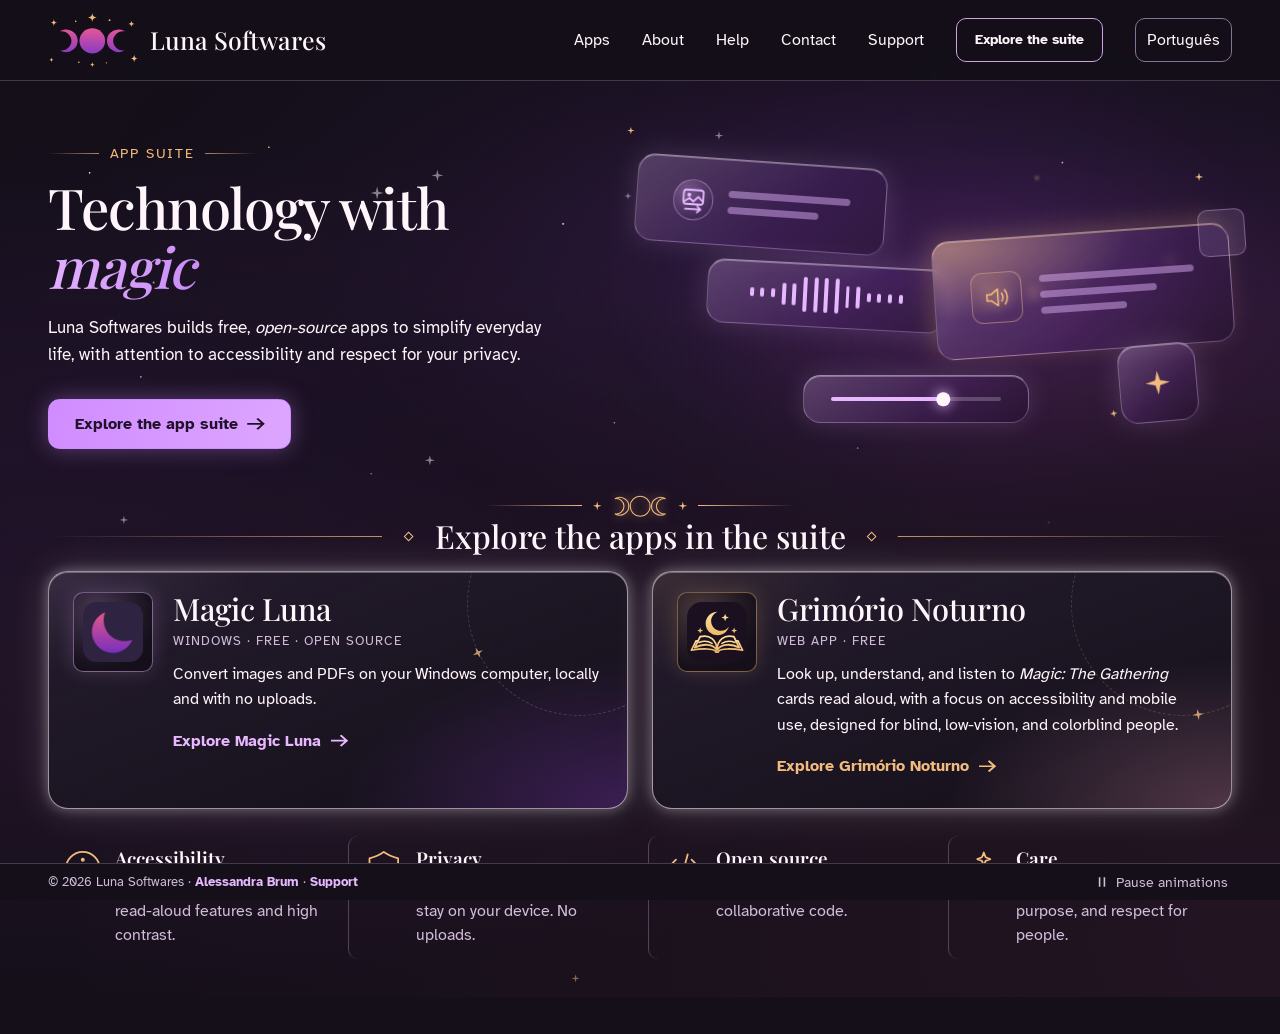
==== commit 72e55c27: "fix: about, donates" ====
--- a/index.html
+++ b/index.html
@@ -40,7 +40,6 @@
       </button>
       <nav id="nav-principal" class="nav-principal" aria-label="Main navigation" data-pt-label="Navegação principal">
         <a href="#conteudo"><span data-pt="Aplicativos">Apps</span></a>
-        <a target="_blank" rel="noopener noreferrer" aria-describedby="nova-janela" href="https://github.com/AlessandraBrum/magic-luna-image-converter">Open source</a>
         <a href="sobre/"><span data-pt="Sobre">About</span></a>
         <a href="ajuda/"><span data-pt="Ajuda">Help</span></a>
         <a href="contato/"><span data-pt="Contato">Contact</span></a>
@@ -92,7 +91,13 @@
             <span class="hero-satellite hero-satellite--1"></span>
           </div>
           <div class="hero-tile hero-tile--magic">
-            <span class="hero-tile__icon hero-tile__icon--moon"><svg viewBox="0 0 48 48"><path d="M30 8a16 16 0 1 0 10 26A13 13 0 0 1 30 8Z"/></svg></span>
+            <span class="hero-tile__icon hero-tile__icon--convert">
+              <svg viewBox="0 0 24 24">
+                <rect x="3" y="2.5" width="18" height="13" rx="2.5"/>
+                <circle cx="8" cy="7" r="1"/>
+                <path d="m4 13 4.5-3 3.5 3 4.5-4.5L20 12M5 20h14m-3-2.75L19 20l-3 2.75"/>
+              </svg>
+            </span>
             <div class="hero-tile__lines"><span></span><span></span></div>
           </div>
           <div class="hero-tile hero-tile--grimorio">
--- a/styles.css
+++ b/styles.css
@@ -307,7 +307,7 @@
   background: radial-gradient(circle at 35% 30%, color-mix(in srgb, var(--luna-action) 28%, transparent), transparent 70%);
 }
 .hero-tile__icon svg { width: 62%; fill: none; stroke-width: 2.4; stroke-linecap: round; stroke-linejoin: round; }
-.hero-tile__icon--moon svg { fill: color-mix(in srgb, var(--luna-action) 80%, var(--luna-pink)); stroke: none; }
+.hero-tile__icon--convert svg { width: 68%; stroke: var(--luna-action); stroke-width: 1.65; }
 .hero-tile__icon--book { border: 0; background: none; }
 .hero-tile__icon--book svg { width: 90%; stroke: var(--luna-gold); filter: drop-shadow(0 0 .35rem color-mix(in srgb, var(--luna-gold) 60%, transparent)); }
 .hero-satellite {
@@ -1148,8 +1148,8 @@
   .back-to-top { bottom: calc(3rem + max(var(--luna-space-4), env(safe-area-inset-bottom))); }
 }
 
-.apoio { padding-bottom: clamp(2.5rem, 6vw, 4rem); }
-.apoio-card {
+.subpage-card-section { padding-bottom: clamp(2.5rem, 6vw, 4rem); }
+.subpage-card {
   display: grid;
   gap: 1.25rem;
   align-items: center;
@@ -1161,10 +1161,14 @@
     linear-gradient(160deg, color-mix(in srgb, var(--luna-raised) 70%, var(--luna-bg)), var(--luna-bg));
   box-shadow: 0 0 1.4rem color-mix(in srgb, var(--luna-gold) 12%, transparent);
 }
-.apoio-card h2 { font-size: clamp(1.6rem, 3vw, 2.1rem); font-weight: 500; margin-bottom: .6rem; }
-.apoio-card p:not(.eyebrow) { max-width: 60ch; line-height: 1.6; }
-.apoio-card .button { justify-self: start; }
+.subpage-card h2 { font-size: clamp(1.6rem, 3vw, 2.1rem); font-weight: 500; margin-bottom: .6rem; }
+.subpage-card p:not(.eyebrow) { max-width: 60ch; line-height: 1.6; }
+.subpage-card .button { justify-self: start; }
 @media (min-width: 56rem) {
-  .apoio-card { grid-template-columns: 1fr auto; gap: 2.5rem; }
-}
-.apoio-card .apoio-nota { margin-top: .6rem; color: var(--luna-muted); font-size: .9375rem; }
+  .subpage-card--with-action { grid-template-columns: 1fr auto; gap: 2.5rem; }
+}
+.subpage-card .apoio-nota { margin-top: .6rem; color: var(--luna-muted); font-size: .9375rem; }
+.sobre-card h3 { margin-bottom: .35rem; }
+.sobre-proximos-passos { margin: .65rem 0 .25rem; font-size: 1rem; }
+.sobre-card-links { display: flex; flex-wrap: wrap; gap: .25rem 1.25rem; margin-top: .5rem; }
+.sobre-card-links a { display: inline-flex; align-items: center; min-height: 2.75rem; }
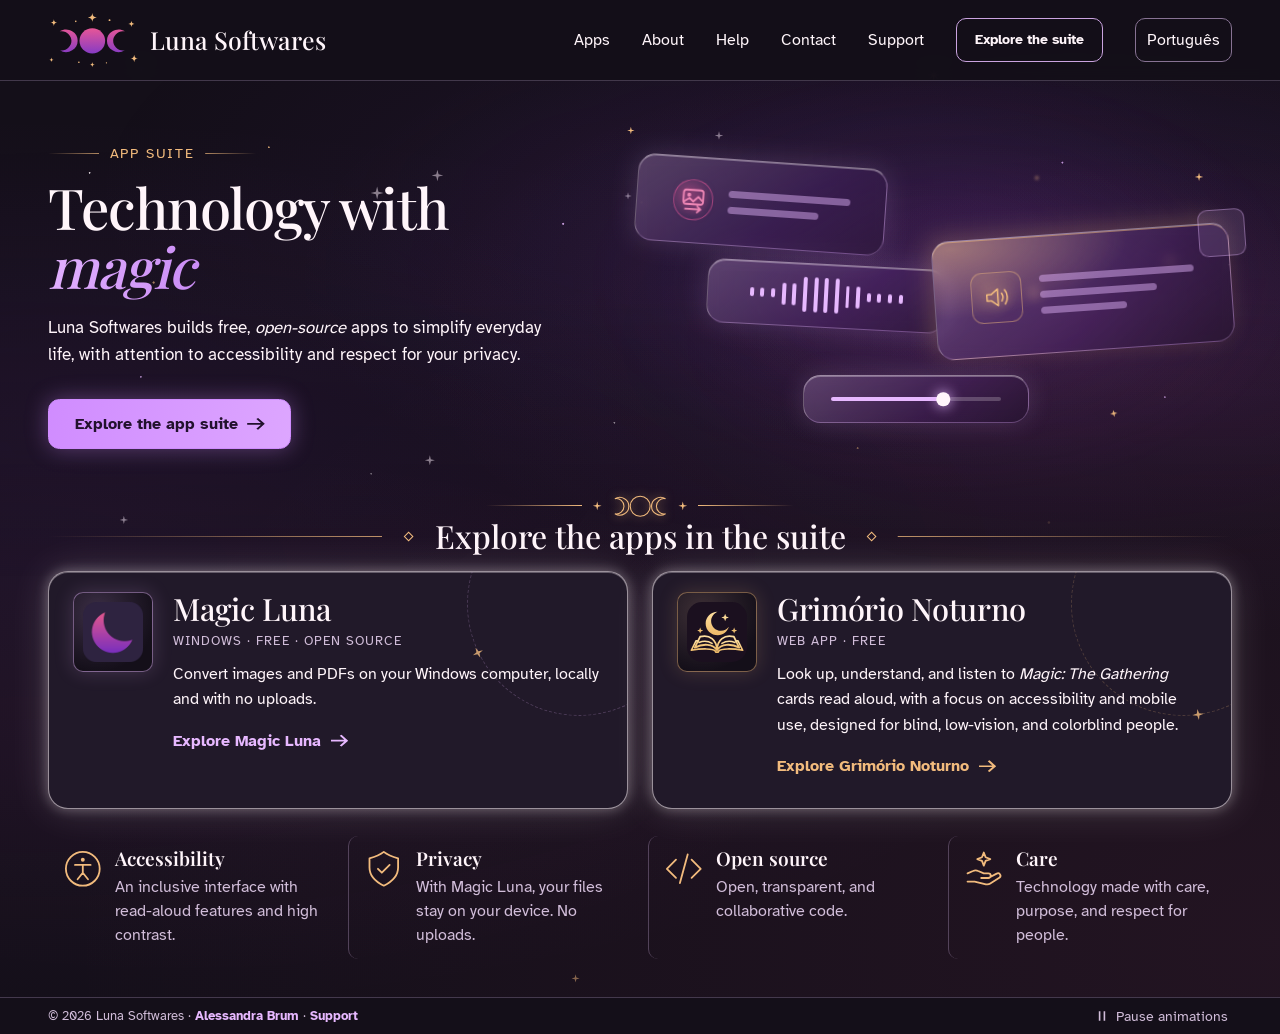
==== commit 5336a62f: "fix: about, help, donate pages" ====
--- a/index.html
+++ b/index.html
@@ -109,7 +109,6 @@
             <div class="hero-player__wave"><span></span><span></span><span></span><span></span><span></span><span></span><span></span><span></span><span></span><span></span><span></span><span></span><span></span><span></span><span></span></div>
           </div>
           <div class="hero-slider"><span></span></div>
-          <div class="hero-spark-card"><span></span></div>
           <div class="hero-orbit"><span class="hero-orbit__satellite"></span></div>
         </div>
       </div>
--- a/design-system.css
+++ b/design-system.css
@@ -95,6 +95,16 @@
 a { color: var(--color-link); text-underline-offset: .22em; }
 :focus-visible { outline: 3px solid var(--color-focus); outline-offset: 4px; }
 
+html { scrollbar-color: var(--luna-gold) transparent; }
+::-webkit-scrollbar { width: .75rem; height: .75rem; }
+::-webkit-scrollbar-track { background: transparent; }
+::-webkit-scrollbar-thumb {
+  border: 3px solid transparent;
+  border-radius: 999px;
+  background: var(--luna-gold);
+  background-clip: padding-box;
+}
+
 .container {
   width: min(var(--page-width), 100% - var(--page-gutter) * 2);
   margin-inline: auto;
--- a/styles.css
+++ b/styles.css
@@ -185,7 +185,7 @@
   filter: drop-shadow(0 0 .4rem var(--luna-gold));
   clip-path: polygon(50% 0%, 56% 39%, 86% 14%, 62% 44%, 100% 50%, 61% 56%, 85% 86%, 56% 62%, 50% 100%, 44% 62%, 14% 86%, 38% 56%, 0% 50%, 38% 44%, 14% 14%, 44% 39%);
 }
-.hero-tile, .hero-player, .hero-slider, .hero-spark-card {
+.hero-tile, .hero-player, .hero-slider {
   position: absolute;
   z-index: 2;
   border: 1px solid color-mix(in srgb, var(--luna-action) 38%, transparent);
@@ -273,14 +273,6 @@
   box-shadow: 0 0 .8rem var(--luna-action);
   transform: translate(-50%, -50%);
 }
-.hero-spark-card { display: grid; place-items: center; top: 70%; right: 6%; width: 13%; aspect-ratio: 1; rotate: -5deg; }
-.hero-spark-card span {
-  width: 32%;
-  aspect-ratio: 1;
-  background: var(--luna-gold);
-  filter: drop-shadow(0 0 .3rem var(--luna-gold));
-  clip-path: polygon(50% 0%, 60% 40%, 100% 50%, 60% 60%, 50% 100%, 40% 60%, 0 50%, 40% 40%);
-}
 .hero-orbit {
   position: absolute;
   z-index: 3;
@@ -307,7 +299,16 @@
   background: radial-gradient(circle at 35% 30%, color-mix(in srgb, var(--luna-action) 28%, transparent), transparent 70%);
 }
 .hero-tile__icon svg { width: 62%; fill: none; stroke-width: 2.4; stroke-linecap: round; stroke-linejoin: round; }
-.hero-tile__icon--convert svg { width: 68%; stroke: var(--luna-action); stroke-width: 1.65; }
+.hero-tile__icon--convert {
+  border-color: color-mix(in srgb, var(--luna-pink) 55%, transparent);
+  background: radial-gradient(circle at 35% 30%, color-mix(in srgb, var(--luna-pink) 26%, transparent), transparent 70%);
+}
+.hero-tile__icon--convert svg {
+  width: 68%;
+  stroke: color-mix(in srgb, var(--luna-pink) 70%, var(--luna-text));
+  stroke-width: 1.65;
+  filter: drop-shadow(0 0 .3rem color-mix(in srgb, var(--luna-pink) 55%, transparent));
+}
 .hero-tile__icon--book { border: 0; background: none; }
 .hero-tile__icon--book svg { width: 90%; stroke: var(--luna-gold); filter: drop-shadow(0 0 .35rem color-mix(in srgb, var(--luna-gold) 60%, transparent)); }
 .hero-satellite {
@@ -526,7 +527,6 @@
   html[data-motion="normal"] .hero-orbit__satellite { animation: satellite-orbit 18s linear infinite; }
   html[data-motion="normal"] .hero-tile { animation: tile-float 7s ease-in-out infinite alternate; }
   html[data-motion="normal"] .hero-tile--grimorio { animation-delay: -2.5s; }
-  html[data-motion="normal"] .hero-spark-card { animation: tile-float 8s -4s ease-in-out infinite alternate; }
   html[data-motion="normal"] .hero-astrolabe__spark { animation: panel-glow 5s ease-in-out infinite alternate; }
   html[data-motion="normal"] .hero-satellite--1 { animation: sat-1 26s linear infinite, panel-glow 3s ease-in-out infinite alternate; }
   html[data-motion="normal"] .hero-player__wave span { animation: player-wave 2.2s ease-in-out infinite alternate; }
@@ -739,7 +739,6 @@
 .hero-player { top: 42%; }
 .hero-tile--grimorio { top: 34%; }
 .hero-slider { top: 70%; }
-.hero-spark-card { top: 62%; }
 .catalog-ornament { margin-bottom: 0; }
 .section-heading { margin-bottom: 1rem; }
 @media (min-width: 56rem) {
@@ -818,7 +817,7 @@
 .sparkle { width: .55rem; }
 
 .hero-astrolabe__spark { width: 12%; top: -2%; filter: drop-shadow(0 0 .35rem var(--luna-gold)) drop-shadow(0 0 1rem var(--luna-gold)); }
-.hero-tile, .hero-player, .hero-slider, .hero-spark-card {
+.hero-tile, .hero-player, .hero-slider {
   border-color: color-mix(in srgb, var(--luna-action) 30%, transparent);
   border-top-color: color-mix(in srgb, var(--luna-text) 45%, transparent);
   border-left-color: color-mix(in srgb, var(--luna-text) 32%, transparent);
@@ -832,7 +831,7 @@
 @keyframes shooting { 0%, 86% { opacity: 0; translate: 0 0; } 89% { opacity: 1; } 96%, 100% { opacity: 0; translate: -14rem 0; } }
 @keyframes twinkle { from { opacity: .45; } to { opacity: .9; } }
 @media (prefers-reduced-motion: no-preference) {
-  html[data-motion="normal"] :is(.sparkle, .sky-spark, .hero-spark-card span, .section-heading > span::before, .section-heading > span::after) { animation: sparkle 3.2s ease-in-out infinite; }
+  html[data-motion="normal"] :is(.sparkle, .sky-spark, .section-heading > span::before, .section-heading > span::after) { animation: sparkle 3.2s ease-in-out infinite; }
   html[data-motion="normal"] .hero-astrolabe__spark { animation: sparkle 4s ease-in-out infinite; }
   html[data-motion="normal"] :is(.sparkle:last-child, .section-heading > span::after) { animation-delay: -1.6s; }
   html[data-motion="normal"] .sky-spark--3 { animation-delay: -.8s; }
@@ -845,6 +844,13 @@
 }
 
 .subpage { min-height: 60vh; }
+body:has(> main.subpage) {
+  background:
+    radial-gradient(ellipse at 0 42%, color-mix(in srgb, var(--luna-violet) 7%, transparent), transparent 62%),
+    radial-gradient(ellipse at 100% 78%, color-mix(in srgb, var(--luna-pink) 5%, transparent), transparent 60%),
+    var(--luna-bg);
+}
+body:has(> main.subpage) > main { background: none; }
 .subpage-inner { padding-block: clamp(2.5rem, 7vw, 5rem); }
 .subpage-inner > * { max-width: 44rem; }
 .subpage h1 { font-size: clamp(2.4rem, 5vw, 3.6rem); font-weight: 500; letter-spacing: -.02em; margin-bottom: 1.25rem; }
@@ -876,17 +882,35 @@
 .hero-tile__icon--voice { border-radius: 22%; border-color: color-mix(in srgb, var(--luna-gold) 45%, transparent); background: radial-gradient(circle at 30% 30%, color-mix(in srgb, var(--luna-gold) 18%, transparent), transparent 70%); }
 .hero-tile__icon--voice svg { stroke: var(--luna-gold); filter: drop-shadow(0 0 .35rem color-mix(in srgb, var(--luna-gold) 60%, transparent)); }
 
+.hero-tile, .hero-player, .hero-slider {
+  pointer-events: auto;
+  --tile-glow: var(--luna-action);
+}
+.hero-tile--magic { --tile-glow: color-mix(in srgb, var(--luna-pink) 70%, var(--luna-action)); }
+.hero-tile--grimorio { --tile-glow: var(--luna-gold); }
+@media (prefers-reduced-motion: no-preference) {
+  .hero-tile, .hero-player, .hero-slider {
+    transition: scale var(--motion-ui), border-color var(--motion-ui), box-shadow var(--motion-ui);
+  }
+}
+@media (hover: hover) {
+  .hero-tile:hover, .hero-player:hover, .hero-slider:hover {
+    z-index: 4;
+    scale: 1.045;
+    border-color: color-mix(in srgb, var(--tile-glow) 60%, transparent);
+    box-shadow:
+      inset 0 1px color-mix(in srgb, var(--luna-text) 30%, transparent),
+      0 0 2rem color-mix(in srgb, var(--tile-glow) 32%, transparent);
+  }
+}
+
 .app-card {
   --card-light: var(--luna-violet);
   --card-accent: var(--luna-action);
   --card-orbit-start: 154deg;
   gap: 1.25rem;
   border-color: color-mix(in srgb, var(--luna-text) 55%, transparent);
-  background:
-    radial-gradient(ellipse 70% 90% at 100% 100%, color-mix(in srgb, var(--card-light) 34%, transparent), transparent 70%),
-    radial-gradient(ellipse 50% 60% at 0% 0%, color-mix(in srgb, var(--card-accent) 10%, transparent), transparent 70%),
-    linear-gradient(160deg, color-mix(in srgb, var(--luna-raised) 70%, transparent), transparent),
-    var(--luna-bg);
+  background: var(--luna-surface);
 }
 .grimoire-card {
   --card-light: color-mix(in srgb, var(--luna-gold) 55%, var(--luna-violet));
@@ -1130,24 +1154,14 @@
   background: var(--luna-bg);
   font-size: .8125rem;
   line-height: 1.4;
-}
-@media (min-width: 48rem) {
-  html:has(body > .site-footer) { scroll-padding-block-end: 3rem; }
-  body:has(> .site-footer) {
-    display: flex;
-    flex-direction: column;
-    min-height: 100vh;
-    min-height: 100dvh;
-  }
-  .site-footer {
-    position: sticky;
-    bottom: 0;
-    z-index: 3;
-    margin-top: auto;
-  }
-  .back-to-top { bottom: calc(3rem + max(var(--luna-space-4), env(safe-area-inset-bottom))); }
-}
-
+  margin-top: auto;
+}
+body:has(> .site-footer) {
+  display: flex;
+  flex-direction: column;
+  min-height: 100vh;
+  min-height: 100dvh;
+}
 .subpage-card-section { padding-bottom: clamp(2.5rem, 6vw, 4rem); }
 .subpage-card {
   display: grid;
@@ -1156,9 +1170,7 @@
   padding: clamp(1.25rem, 3vw, 2rem);
   border: 1px solid color-mix(in srgb, var(--luna-gold) 45%, transparent);
   border-radius: var(--radius-panel);
-  background:
-    radial-gradient(ellipse 60% 120% at 100% 50%, color-mix(in srgb, var(--luna-gold) 12%, transparent), transparent 70%),
-    linear-gradient(160deg, color-mix(in srgb, var(--luna-raised) 70%, var(--luna-bg)), var(--luna-bg));
+  background: var(--luna-surface);
   box-shadow: 0 0 1.4rem color-mix(in srgb, var(--luna-gold) 12%, transparent);
 }
 .subpage-card h2 { font-size: clamp(1.6rem, 3vw, 2.1rem); font-weight: 500; margin-bottom: .6rem; }
@@ -1171,4 +1183,5 @@
 .sobre-card h3 { margin-bottom: .35rem; }
 .sobre-proximos-passos { margin: .65rem 0 .25rem; font-size: 1rem; }
 .sobre-card-links { display: flex; flex-wrap: wrap; gap: .25rem 1.25rem; margin-top: .5rem; }
+.sobre-apoio { margin-top: var(--luna-space-4); }
 .sobre-card-links a { display: inline-flex; align-items: center; min-height: 2.75rem; }
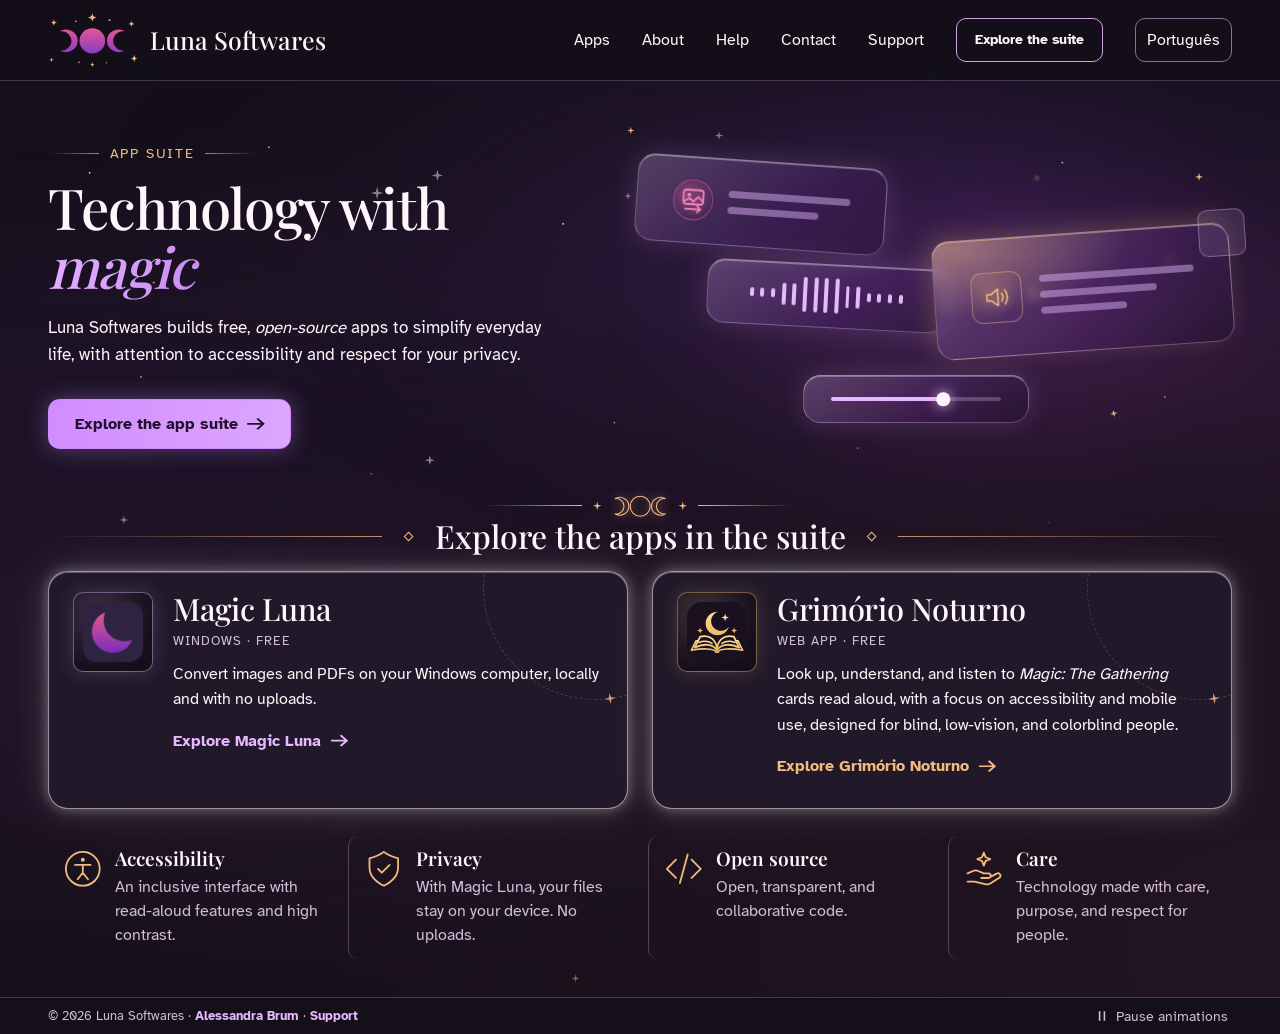
==== commit fc4c4935: "fix: contact form eg" ====
--- a/index.html
+++ b/index.html
@@ -20,7 +20,7 @@
   <meta name="twitter:image" content="https://www.lunasoftwares.com/og-image.png?v=5">
   <meta name="twitter:image:alt" content="Pink and purple triple moon with gold stars above the Luna Softwares name.">
   <meta name="theme-color" content="#140F19">
-  <link rel="icon" href="favicon.svg?v=7" type="image/svg+xml">
+  <link rel="icon" href="favicon.svg?v=8" type="image/svg+xml">
   <link rel="stylesheet" href="design-system.css">
   <link rel="stylesheet" href="styles.css">
   <script src="script.js" defer></script>
@@ -122,7 +122,7 @@
           <div class="app-icon"><img src="assets/magic-luna.ico" alt="" width="64" height="64"></div>
           <div>
             <h3>Magic Luna</h3>
-            <p class="app-meta"><span data-pt="Windows · gratuito · open source">Windows · free · open source</span></p>
+            <p class="app-meta"><span data-pt="Windows · gratuito">Windows · free</span></p>
             <p class="app-description"><span data-pt="Converta imagens e PDFs no seu computador com Windows, de forma local e sem upload.">Convert images and PDFs on your Windows computer, locally and with no uploads.</span></p>
             <a target="_blank" rel="noopener noreferrer" aria-describedby="nova-janela" class="app-link link-arrow" href="https://magicluna.alessandrabrum.com/" data-pt-href="https://magicluna.alessandrabrum.com/pt/"><span data-pt="Explorar Magic Luna">Explore Magic Luna</span></a>
           </div>
--- a/styles.css
+++ b/styles.css
@@ -38,10 +38,10 @@
 .resources p a, .footer-inner p a { font-weight: 700; }
 @media (hover: hover) {
   a:not(.button-primary):hover { color: var(--color-link-hover); }
-  a:not(.button):hover { text-decoration: underline; }
+  a:not(.button):not(.brand):hover { text-decoration: underline; }
 }
 a:not(.button-primary):focus-visible { color: var(--color-link-hover); }
-a:not(.button):focus-visible { text-decoration: underline; }
+a:not(.button):not(.brand):focus-visible { text-decoration: underline; }
 .menu-toggle {
   display: none;
   flex: none;
@@ -585,22 +585,6 @@
   .menu-toggle__icon span { background: ButtonText; }
 }
 
-.app-card:focus-within {
-  background-color: var(--luna-raised);
-  box-shadow:
-    inset 0 1px color-mix(in srgb, var(--luna-text) 30%, transparent),
-    0 0 1.2rem color-mix(in srgb, var(--luna-text) 34%, transparent),
-    0 0 3rem color-mix(in srgb, var(--luna-text) 16%, transparent);
-}
-@media (hover: hover) {
-  .app-card:hover {
-    background-color: var(--luna-raised);
-    box-shadow:
-      inset 0 1px color-mix(in srgb, var(--luna-text) 30%, transparent),
-      0 0 1.2rem color-mix(in srgb, var(--luna-text) 34%, transparent),
-      0 0 3rem color-mix(in srgb, var(--luna-text) 16%, transparent);
-  }
-}
 @media (prefers-reduced-motion: no-preference) {
   html[data-motion="normal"] :is(.app-card, .principles li) {
     transition: background-color var(--motion-ui), box-shadow var(--motion-ui);
@@ -907,7 +891,7 @@
 .app-card {
   --card-light: var(--luna-violet);
   --card-accent: var(--luna-action);
-  --card-orbit-start: 154deg;
+  --card-orbit-start: 82deg;
   gap: 1.25rem;
   border-color: color-mix(in srgb, var(--luna-text) 55%, transparent);
   background: var(--luna-surface);
@@ -956,14 +940,22 @@
 }
 @media (hover: hover) {
   .app-card:hover {
-    translate: 0 -3px;
-    border-color: color-mix(in srgb, var(--luna-text) 80%, transparent);
-    background-color: color-mix(in srgb, var(--luna-bg) 42%, black);
+    translate: 0 -2px;
+    border-color: color-mix(in srgb, var(--card-accent) 55%, transparent);
+    background-color: var(--luna-raised);
+    box-shadow:
+      inset 0 1px color-mix(in srgb, var(--luna-text) 30%, transparent),
+      0 0 1rem color-mix(in srgb, var(--card-accent) 20%, transparent),
+      0 0 2.4rem color-mix(in srgb, var(--card-accent) 10%, transparent);
   }
 }
 .app-card:focus-within {
-  border-color: color-mix(in srgb, var(--luna-text) 80%, transparent);
-  background-color: color-mix(in srgb, var(--luna-bg) 42%, black);
+  border-color: color-mix(in srgb, var(--card-accent) 55%, transparent);
+  background-color: var(--luna-raised);
+  box-shadow:
+    inset 0 1px color-mix(in srgb, var(--luna-text) 30%, transparent),
+    0 0 1rem color-mix(in srgb, var(--card-accent) 20%, transparent),
+    0 0 2.4rem color-mix(in srgb, var(--card-accent) 10%, transparent);
 }
 
 @keyframes mist-breathe { from { opacity: .7; } to { opacity: .95; } }
@@ -973,9 +965,9 @@
   html[data-motion="normal"] .hero-slider { animation: tile-float 9s -3s ease-in-out infinite alternate; }
   html[data-motion="normal"] .app-card { transition: translate var(--motion-ui), border-color var(--motion-ui), box-shadow var(--motion-ui), background-color var(--motion-ui); }
 }
-.app-card.app-card::before { inset: auto; right: -4rem; top: -5rem; bottom: auto; width: 14rem; height: auto; aspect-ratio: 1; background: none; opacity: 1; filter: none; mask-image: none; box-shadow: none; }
+.app-card.app-card::before { inset: auto; right: -5rem; top: -6rem; bottom: auto; width: 14rem; height: auto; aspect-ratio: 1; background: none; opacity: 1; filter: none; mask-image: none; box-shadow: none; }
 .app-card.app-card::after {
-  inset: 1.65rem 2.65rem auto auto;
+  inset: .65rem 1.65rem auto auto;
   width: .7rem;
   height: auto;
   aspect-ratio: 1;
@@ -1180,7 +1172,7 @@
   .subpage-card--with-action { grid-template-columns: 1fr auto; gap: 2.5rem; }
 }
 .subpage-card .apoio-nota { margin-top: .6rem; color: var(--luna-muted); font-size: .9375rem; }
-.sobre-card h3 { margin-bottom: .35rem; }
+.sobre-card h3 { margin-top: var(--luna-space-5); margin-bottom: .35rem; }
 .sobre-proximos-passos { margin: .65rem 0 .25rem; font-size: 1rem; }
 .sobre-card-links { display: flex; flex-wrap: wrap; gap: .25rem 1.25rem; margin-top: .5rem; }
 .sobre-apoio { margin-top: var(--luna-space-4); }
